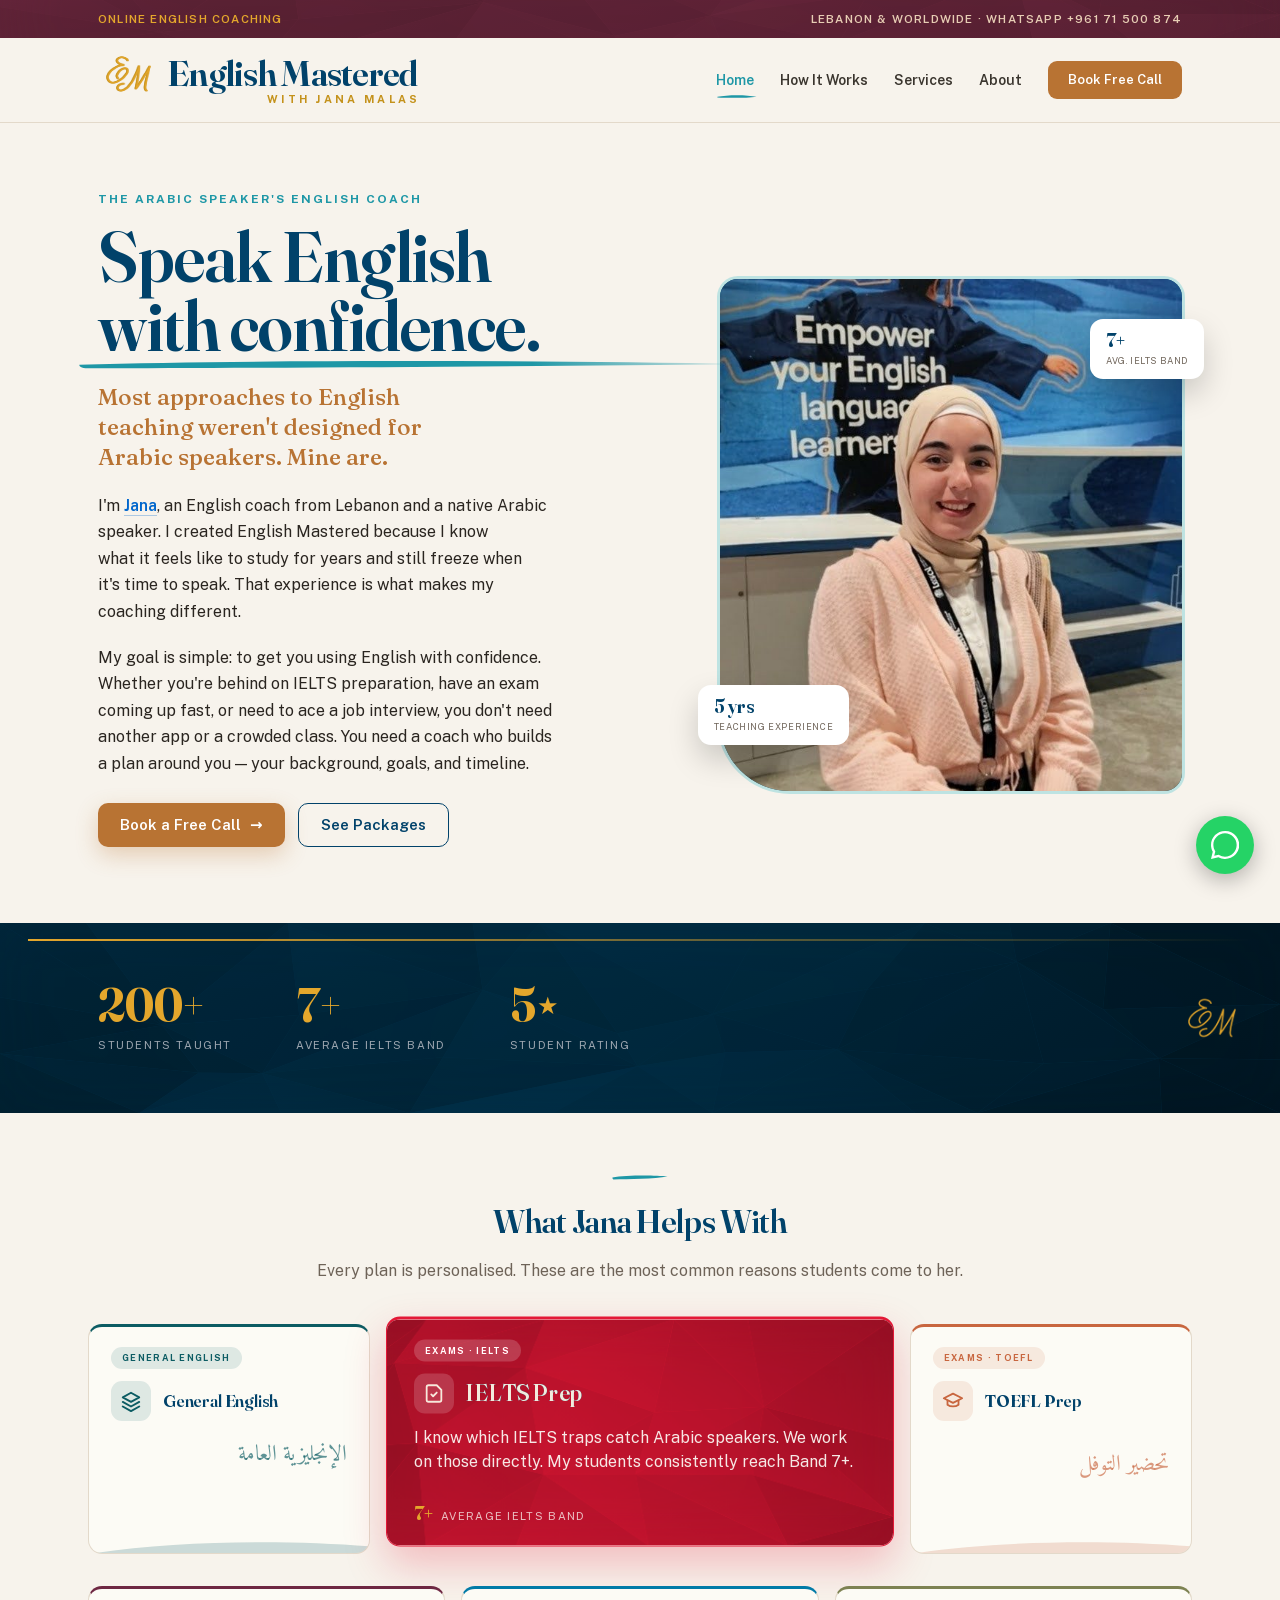
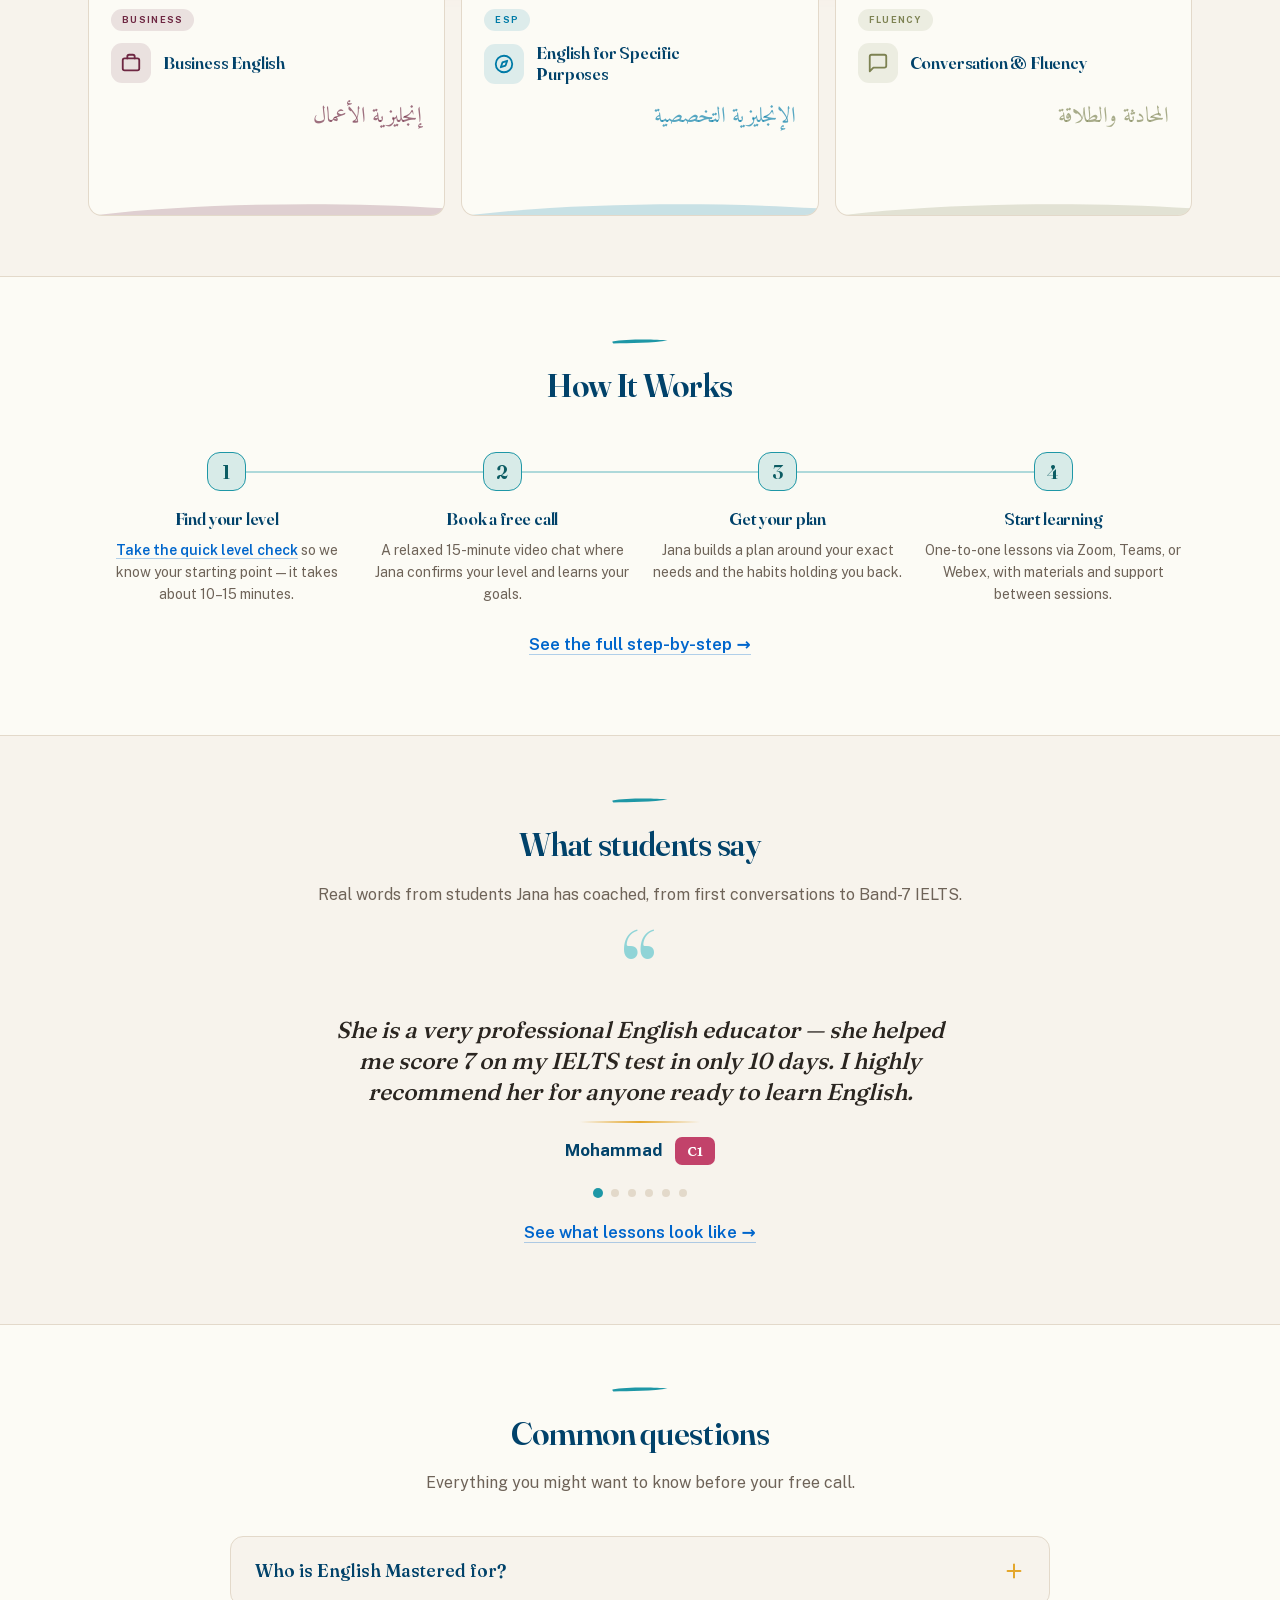
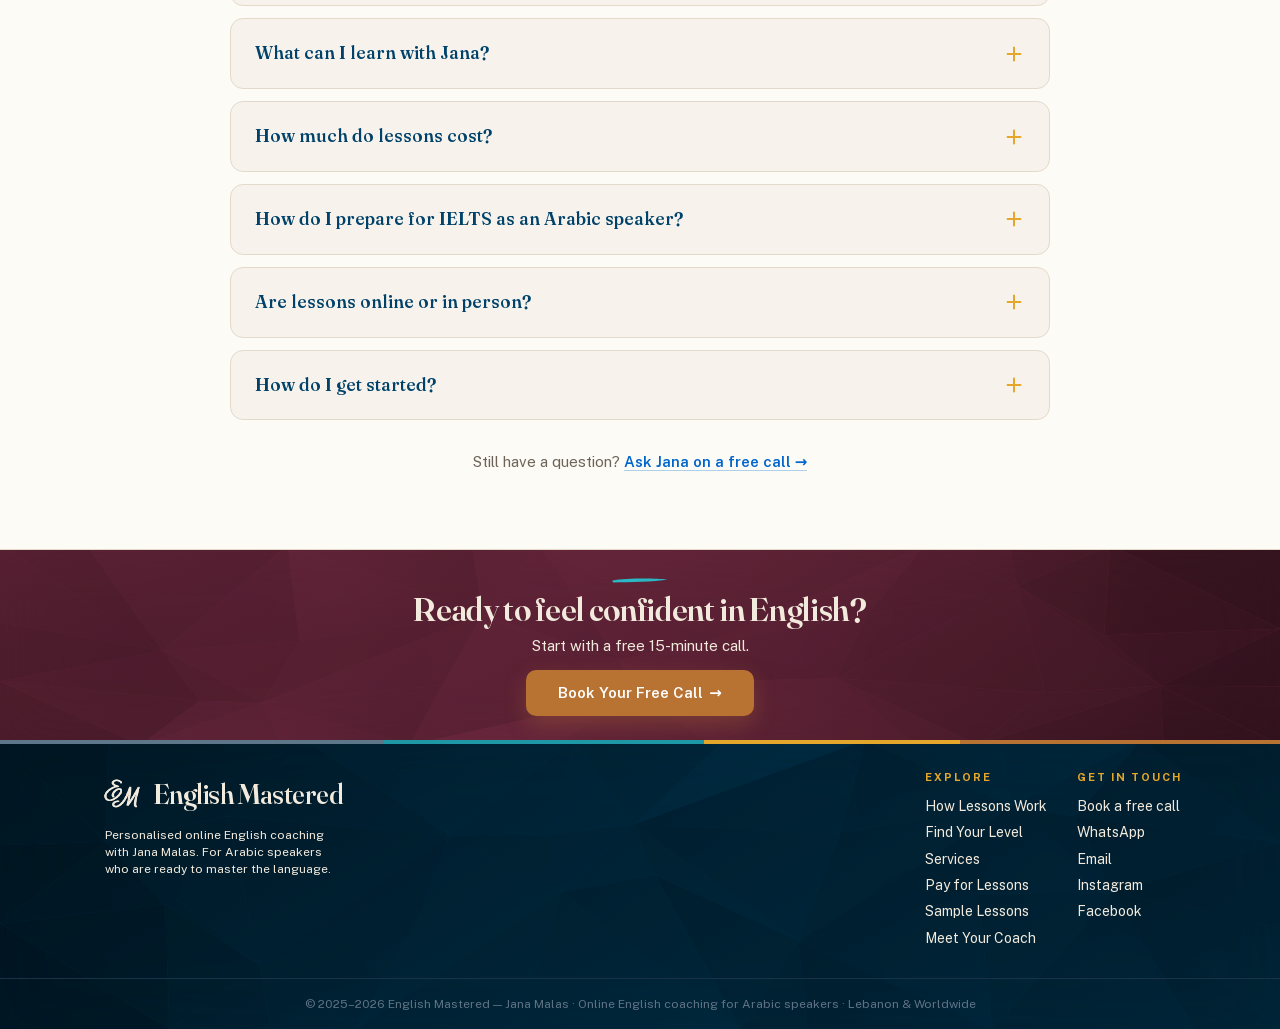
==== index.html @ 9816d7ca "Update homepage; keep self-hosted fonts and Amiri" ====
<!DOCTYPE html>
<html lang="en">
<head>
<meta charset="UTF-8">
<meta name="google-site-verification" content="yp6fk3U18fhwVXvnB2DVMy07OLGK-WpYOWBXcZxUSXw" />
<meta name="viewport" content="width=device-width, initial-scale=1.0">
<meta name="color-scheme" content="only light">
<title>English Mastered — Online English Coaching with Jana Malas</title>
<meta name="description" content="Personalised online English coaching with Jana Malas — IELTS prep, Business English, and conversational fluency for Arabic speakers. Book a free call.">
<meta property="og:type" content="website">
<meta property="og:title" content="English Mastered — Online English Coaching with Jana Malas">
<meta property="og:description" content="Personalised online English coaching with Jana Malas — IELTS prep, Business English, and conversational fluency for Arabic speakers. Book a free call.">
<meta property="og:url" content="https://englishmastered.org/">
<meta property="og:site_name" content="English Mastered">
<meta property="og:image" content="https://englishmastered.org/img/og-cover.png">
<meta property="og:image:width" content="1200">
<meta property="og:image:height" content="630">
<meta property="og:image:alt" content="English Mastered — online English coaching with Jana Malas">
<meta property="og:locale" content="en_US">
<meta name="twitter:card" content="summary_large_image">
<meta name="twitter:title" content="English Mastered — Online English Coaching with Jana Malas">
<meta name="twitter:description" content="Personalised online English coaching for Arabic speakers — IELTS prep, Business English, and conversational fluency. Book a free call.">
<meta name="twitter:image" content="https://englishmastered.org/img/og-cover.png">
<meta name="theme-color" content="#01426A">
<link rel="canonical" href="https://englishmastered.org/">
<link rel="icon" type="image/png" href="assets/em-mark-gold.png">
<link rel="preload" href="assets/fonts/Fraunces-var.woff2" as="font" type="font/woff2" crossorigin>
<link rel="preload" href="assets/fonts/PublicSans-var.woff2" as="font" type="font/woff2" crossorigin>
<link rel="stylesheet" href="assets/fonts.css">
<!-- Amiri is still served by Google Fonts. It is a static font with no
     variable axes, so it is unaffected by the opsz problem that made
     self-hosting necessary for Fraunces. Used by .gc-ar for Arabic. -->
<link rel="preconnect" href="https://fonts.gstatic.com" crossorigin>
<link href="https://fonts.googleapis.com/css2?family=Amiri:ital@0;1&display=swap" rel="stylesheet">
<script type="application/ld+json">
{
  "@context": "https://schema.org",
  "@graph": [
    {
      "@type": ["Organization", "EducationalOrganization"],
      "@id": "https://englishmastered.org/#org",
      "name": "English Mastered",
      "url": "https://englishmastered.org/",
      "logo": "https://englishmastered.org/assets/em-mark-gold.png",
      "image": "https://englishmastered.org/img/og-cover.png",
      "description": "Personalised online English coaching for Arabic speakers — IELTS preparation, Business English, and conversational fluency, taught one-to-one by Jana Malas.",
      "foundingDate": "2021",
      "founder": { "@id": "https://englishmastered.org/#jana" },
      "knowsLanguage": ["en", "ar"],
      "knowsAbout": [
        "English language coaching",
        "IELTS preparation",
        "TOEFL preparation",
        "Business English",
        "English for Specific Purposes",
        "Conversational English fluency",
        "English for Arabic speakers"
      ],
      "areaServed": [
        { "@type": "Country", "name": "Lebanon" },
        { "@type": "Country", "name": "Jordan" },
        { "@type": "Country", "name": "Egypt" },
        { "@type": "Country", "name": "Saudi Arabia" },
        { "@type": "Country", "name": "United Arab Emirates" },
        { "@type": "Country", "name": "Qatar" },
        { "@type": "Country", "name": "Kuwait" }
      ],
      "sameAs": [
        "https://instagram.com/english_mastered",
        "https://www.facebook.com/profile.php?id=100077407694745"
      ],
      "contactPoint": {
        "@type": "ContactPoint",
        "contactType": "customer support",
        "telephone": "+961 71 500 874",
        "email": "jana@englishmastered.org",
        "availableLanguage": ["English", "Arabic"]
      }
    },
    {
      "@type": "Person",
      "@id": "https://englishmastered.org/#jana",
      "name": "Jana Malas",
      "jobTitle": "English Coach",
      "worksFor": { "@id": "https://englishmastered.org/#org" },
      "url": "https://englishmastered.org/about.html"
    },
    {
      "@type": "WebSite",
      "@id": "https://englishmastered.org/#website",
      "url": "https://englishmastered.org/",
      "name": "English Mastered",
      "publisher": { "@id": "https://englishmastered.org/#org" }
    }
  ]
}
</script>
<script type="application/ld+json">
{
  "@context": "https://schema.org",
  "@type": "FAQPage",
  "about": { "@id": "https://englishmastered.org/#org" },
  "isPartOf": { "@id": "https://englishmastered.org/#website" },
  "mainEntity": [
    {
      "@type": "Question",
      "name": "Who is English Mastered for?",
      "acceptedAnswer": {
        "@type": "Answer",
        "text": "English Mastered is built for Arabic-speaking students and professionals who want to improve their English. Jana is a native Arabic speaker and ESL coach from Lebanon, so she understands the specific grammar, pronunciation, and fluency challenges Arabic speakers face — because she's been through them herself."
      }
    },
    {
      "@type": "Question",
      "name": "What can I learn with Jana?",
      "acceptedAnswer": {
        "@type": "Answer",
        "text": "One-to-one coaching in General English, IELTS and TOEFL preparation, Business English, English for Specific Purposes (maritime, medical, legal, aviation), and Conversation & Fluency. Every level is welcome, from complete beginner (A1) through to advanced proficiency (C2)."
      }
    },
    {
      "@type": "Question",
      "name": "How much do lessons cost?",
      "acceptedAnswer": {
        "@type": "Answer",
        "text": "A single 60-minute lesson is $15. The 5-lesson package is $65–70 and the 10-lesson package is $115–125, depending on how you pay — paying direct (Whish, Western Union/OMT, or USDT) gets you the lower price. No contracts, no hidden fees."
      }
    },
    {
      "@type": "Question",
      "name": "How do I prepare for IELTS as an Arabic speaker?",
      "acceptedAnswer": {
        "@type": "Answer",
        "text": "IELTS prep for Arabic speakers means focusing on where Arabic and English diverge most — Writing Task 2 essay structure, Speaking fluency and pronunciation, and Reading speed. Jana builds your lessons around the exact points where Arabic speakers most often lose band score, rather than a generic IELTS syllabus."
      }
    },
    {
      "@type": "Question",
      "name": "Are lessons online or in person?",
      "acceptedAnswer": {
        "@type": "Answer",
        "text": "Every lesson is online, via Zoom, Teams, or Webex — so you can join from Lebanon, the Gulf, Europe, or anywhere else, on a timezone that suits you."
      }
    },
    {
      "@type": "Question",
      "name": "How do I get started?",
      "acceptedAnswer": {
        "@type": "Answer",
        "text": "Take the free level test to estimate your CEFR level, then book a free 15-minute call with Jana to talk through your goals. No payment, no commitment — just a conversation to map out your plan."
      }
    }
  ]
}
</script>
<style>
  :root{
    --navy:#01426A; --navy-deep:#013049; --teal:#1E97A6; --teal-bright:#2BB7C4;
    --caramel:#B87333; --paper:#F7F3EC; --pearl:#FCFBF5; --gold:#E4A72C;
    --text:#2A2520; --muted:#6E6358; --border:#E3D9CA; --on-deep:#F2EBDD; --on-deep-mute:#9DA7B1;
    --gen:#0C5C63; --exam:#E31837; --biz:#6E2742; --conv:#7D8252; --grp:#9E472A;
  }
  *{box-sizing:border-box}
  html{scroll-behavior:smooth}
  body{margin:0;font-family:'Public Sans',system-ui,sans-serif;color:var(--text);background:var(--paper);font-size:17px;line-height:1.6;}
  .wrap{max-width:1140px;margin:0 auto;padding:0 28px;}
  #services .wrap{max-width:1160px;}
  .fr{font-family:'Fraunces',Georgia,serif;font-optical-sizing:auto;font-variation-settings:'opsz' 144,'wght' 620,'SOFT' 10,'WONK' 1;}
  h1,h2,h3{font-family:'Fraunces',Georgia,serif;font-optical-sizing:auto;font-variation-settings:'opsz' 144,'wght' 620,'SOFT' 10,'WONK' 1;color:var(--navy);margin:0;letter-spacing:-.01em;}
  .wonk{font-variation-settings:'opsz' 144,'wght' 620,'SOFT' 10,'WONK' 1;}
  a{color:inherit;text-decoration:none;}
  .tlink{color:#0066CC;font-weight:600;border-bottom:1.5px solid rgba(0,102,204,.3);}
  .kicker{font-size:12px;font-weight:700;letter-spacing:2px;text-transform:uppercase;color:var(--teal);}
  .dash{width:54px;height:0;border:0;margin:0;}
  .brushwing{display:block;}
  /* brandbar */
  .brandbar{position:relative;background:#6E2940;color:#E7CDB4;overflow:hidden;}
  
  .brandbar .wrap{position:relative;display:flex;justify-content:space-between;align-items:center;height:38px;font-size:11.5px;font-weight:600;letter-spacing:1.2px;text-transform:uppercase;}
  .brandbar .kc{color:var(--gold);}
  .brandbar a{color:#E7CDB4;}
  /* nav */
  nav{background:var(--paper);border-bottom:1px solid var(--border);position:sticky;top:0;z-index:50;}
  .nav-inner{display:flex;align-items:center;justify-content:space-between;height:84px;}
  .brand{display:flex;align-items:center;gap:7px;}
  .brand img{display:block;width:62px;height:62px;margin-top:-13px;}
  .brand-text{font-family:'Fraunces',serif;font-variation-settings:'opsz' 144,'wght' 640,'WONK' 1;font-size:36px;color:var(--navy);white-space:nowrap;letter-spacing:-.02em;display:inline-block;line-height:1.02;}
  .brand-sub{display:block;font-family:'Public Sans',sans-serif;font-variation-settings:normal;font-weight:700;font-size:11px;letter-spacing:3.3px;text-transform:uppercase;color:#C4921B;text-align:right;margin-top:3px;margin-right:-3px;}
  .nav-links{display:flex;align-items:center;gap:26px;font-size:14px;font-weight:600;}
  .nav-links a{color:#3a352e;position:relative;padding:6px 0;}
  .nav-links a.active{color:var(--teal);}
  .nav-links a.active svg{position:absolute;left:0;bottom:-2px;}
  .nav-cta{background:var(--caramel)!important;color:#fff!important;padding:9px 20px!important;font-size:13px;border-radius:9px;}
  .nav-toggle-cb{display:none;}
  .nav-toggle{display:none;}
  nav{transition:box-shadow .2s ease,border-color .2s ease;}
  nav::after{content:"";position:absolute;left:0;right:0;bottom:-3px;height:3px;background:linear-gradient(90deg,#5E7689 0 30%,#1E97A6 30% 55%,#E4A72C 55% 75%,#B87333 75% 100%);transform:scaleX(0);transform-origin:left;transition:transform .8s cubic-bezier(.22,.61,.36,1);pointer-events:none;}
  nav.scrolled::after{transform:scaleX(1);}
  nav.scrolled{border-bottom-color:transparent;box-shadow:0 10px 26px rgba(1,48,73,.06);}
  .nav-inner{transition:height .2s ease;}
  nav.scrolled .nav-inner{height:68px;}
  .brand img{transition:width .2s ease,height .2s ease,margin-top .2s ease;}
  nav.scrolled .brand img{width:48px;height:48px;margin-top:-9px;}
  .brand-text{transition:font-size .2s ease;}
  nav.scrolled .brand-text{font-size:29px;}
  /* buttons */
  .btn{display:inline-flex;align-items:center;justify-content:center;gap:9px;font-size:15px;font-weight:600;height:44px;padding:0 22px;box-sizing:border-box;white-space:nowrap;border-radius:10px;cursor:pointer;transition:transform .15s;}
  .btn:hover{transform:translateY(-2px);}
  .btn-primary{background:var(--caramel);color:#fff;box-shadow:0 8px 22px rgba(184,115,51,.3);}
  .btn-ghost{border:1.6px solid var(--navy);color:var(--navy);}
  .btn-block{display:flex;justify-content:center;width:100%;min-width:0;}
  /* hero */
  .hero{background:var(--paper);padding:70px 0 76px;}
  .hero-grid{display:grid;grid-template-columns:1.15fr .92fr;gap:44px;align-items:center;position:relative;}
  .hero-grid>div:first-child{position:relative;z-index:3;}
  .hero-visual{z-index:2;}
  .hero-sweep{position:absolute;left:0;top:164px;width:60%;height:14px;z-index:1;pointer-events:none;clip-path:inset(-20px 100% -20px 0);}
  .hero-sweep.drawn{clip-path:inset(-20px 0 -20px 0);transition:clip-path 1.05s cubic-bezier(.19,.6,.28,1);}
  .hero .rise{opacity:0;transform:translateY(14px);}
  .hero.entered .rise{opacity:1;transform:none;transition:opacity .55s cubic-bezier(.22,.61,.36,1) var(--rd,0ms),transform .55s cubic-bezier(.22,.61,.36,1) var(--rd,0ms);}
  @media(prefers-reduced-motion:reduce){.hero .rise{opacity:1;transform:none;}.hero-sweep{clip-path:none;}.hero-sweep.drawn{transition:none;}}
  @media(max-width:860px){.hero-sweep{display:none;}}
  .hero .kicker{margin-top:-3px;}
  .hero h1{font-size:70px;line-height:.98;margin:14px 0 0;letter-spacing:-.5px;}
  .hero .sub{font-family:'Fraunces',serif;font-variation-settings:'wght' 500,'WONK' 1;font-size:23px;line-height:1.3;color:#B87333;max-width:32ch;margin:23px 0 0;text-wrap:balance;}
  .hero .lead{font-size:16px;line-height:1.65;color:var(--text);max-width:28.5em;margin:20px 0 0;text-wrap:pretty;}
  .btns{display:flex;gap:13px;flex-wrap:wrap;margin-top:26px;}
  .hero-visual{position:relative;margin-top:30px;}
  .photo-panel{position:relative;height:512px;border-radius:18px 18px 18px 70px;overflow:hidden;background:#0a5572;box-shadow:0 0 0 3px rgba(43,183,196,.28);}
  .photo-img{width:100%;height:100%;object-fit:cover;}
  .photo-badge{position:absolute;left:14px;top:14px;width:34px;height:34px;border-radius:50%;background:#fff;display:flex;align-items:center;justify-content:center;box-shadow:0 4px 12px rgba(0,0,0,.2);}
  .chip{position:absolute;background:#fff;border-radius:13px;padding:11px 16px;box-shadow:0 14px 30px rgba(0,0,0,.18);}
  .chip .big{font-family:'Fraunces',serif;font-variation-settings:'opsz' 144,'wght' 660,'WONK' 1;font-size:20px;color:var(--navy);line-height:1;}
  .chip .lbl{font-size:9px;letter-spacing:.6px;text-transform:uppercase;color:var(--muted);margin-top:4px;}
  .chip-1{right:-22px;top:40px;}
  .chip-2{left:-22px;bottom:46px;}
  /* sections */
  .block{padding:60px 0;}
  .section-head{text-align:center;max-width:none;margin:0 auto 40px;}
  .section-head h2{font-size:34px;margin:14px 0 10px;}
  .section-head p{color:var(--muted);font-size:16px;margin:0;white-space:nowrap;}
  .section-head .brushwing{margin:0 auto;}
  /* service cards */
  .cards{display:grid;grid-template-columns:repeat(3,1fr);gap:16px;}
  .card-item{position:relative;overflow:hidden;background:var(--pearl);border:1px solid var(--border);border-top:3px solid var(--gen);border-radius:14px;padding:24px 26px;}
  .card-item .wing{position:absolute;left:0;right:0;bottom:0;z-index:0;opacity:.13;}
  .card-item>*{position:relative;z-index:1;}
  .card-icon{width:42px;height:42px;border-radius:11px;display:flex;align-items:center;justify-content:center;margin-bottom:14px;}
  .card-icon svg{width:22px;height:22px;}
  .tagpill{display:inline-block;font-size:9px;font-weight:700;letter-spacing:1.3px;text-transform:uppercase;padding:4px 11px;border-radius:20px;color:#fff;margin-bottom:12px;}
  .card-item h3{font-size:18px;margin:0 0 7px;}
  .card-item p{font-size:14px;line-height:1.55;color:var(--muted);margin:0;}
  /* goal spotlight cards (v2 finals) */
  .cards{display:flex;flex-direction:column;}
  .grow-row{display:grid;grid-template-columns:1fr 1fr 1fr;gap:16px;transition:grid-template-columns .73s cubic-bezier(.22,.61,.36,1);}
  .grow-row+.grow-row{margin-top:16px;}
  .gcard{position:relative;overflow:hidden;background:var(--pearl);border:1px solid var(--border);border-top:3px solid var(--c);border-radius:14px;padding:20px 22px;height:230px;cursor:pointer;transition:box-shadow .73s ease,border-color .73s ease,transform .73s ease,padding .73s cubic-bezier(.22,.61,.36,1);}
  .gcard.on{border-color:var(--c);box-shadow:0 18px 40px color-mix(in srgb,var(--c) 25%,transparent);transform:translateY(-7.5px);padding:20px 27px;}
  .gcard .peek{position:absolute;left:0;right:0;bottom:-1px;width:100%;height:24px;opacity:.2;transition:opacity .32s ease;z-index:0;pointer-events:none;}
  .gcard.on .peek{opacity:0;}
  .gcard .flood{position:absolute;inset:0;opacity:0;transition:opacity .32s ease;z-index:1;pointer-events:none;}
  .gcard.on .flood{opacity:1;}
  .gc-body{position:relative;z-index:2;display:flex;flex-direction:column;height:100%;}
  .gc-top{display:flex;align-items:flex-start;justify-content:space-between;gap:8px;}
  .gc-tag{align-self:flex-start;position:relative;font-size:9px;font-weight:700;letter-spacing:1.3px;text-transform:uppercase;padding:4px 11px;border-radius:20px;color:var(--c);background:color-mix(in srgb,var(--c) 12%,transparent);transition:background .66s ease;}
  .gcard.on .gc-tag{background:rgba(255,255,255,.18);}
  .gc-num{font-family:'Fraunces',serif;font-variation-settings:'opsz' 144,'wght' 640,'WONK' 1;font-size:13px;line-height:1.6;color:color-mix(in srgb,var(--c) 50%,transparent);transition:color .32s ease;}
  .gcard.on .gc-num{color:rgba(252,251,245,.55);}
  .gc-head{display:flex;align-items:center;gap:12px;margin-top:12px;}
  .gc-icon{width:40px;height:40px;flex:none;position:relative;border-radius:11px;display:flex;align-items:center;justify-content:center;background:color-mix(in srgb,var(--c) 12%,transparent);color:var(--c);transition:background .66s ease;}
  .gc-icon svg{width:22px;height:22px;display:block;}
  .gc-ov{position:absolute;inset:0;color:#F2EBDD;pointer-events:none;opacity:0;-webkit-mask-image:linear-gradient(105deg,#000 40%,rgba(0,0,0,0) 60%);mask-image:linear-gradient(105deg,#000 40%,rgba(0,0,0,0) 60%);-webkit-mask-size:250% 100%;mask-size:250% 100%;-webkit-mask-repeat:no-repeat;mask-repeat:no-repeat;-webkit-mask-position:100% 0%;mask-position:100% 0%;transition:opacity .3s ease,-webkit-mask-position 1ms linear .35s,mask-position 1ms linear .35s;}
  .gc-tag .gc-ov{padding:4px 11px;box-sizing:border-box;color:#fff;}
  .gc-icon .gc-ov{display:flex;align-items:center;justify-content:center;}
  .gcard.on .gc-ov{opacity:1;-webkit-mask-position:0% 0%;mask-position:0% 0%;transition:opacity 1ms,-webkit-mask-position 1.25s cubic-bezier(.4,0,.2,1),mask-position 1.25s cubic-bezier(.4,0,.2,1);}
  .gcard.on h3 .gc-ov{transition:opacity 1ms,-webkit-mask-position 1.25s cubic-bezier(.4,0,.2,1) .12s,mask-position 1.25s cubic-bezier(.4,0,.2,1) .12s;}
  .gcard.on .gc-icon .gc-ov{transition:opacity 1ms,-webkit-mask-position 1.25s cubic-bezier(.4,0,.2,1) .24s,mask-position 1.25s cubic-bezier(.4,0,.2,1) .24s;}
  .gcard.on .gc-icon{background:rgba(255,255,255,.16);}
  .gcard h3{font-size:18px;line-height:1.15;margin:0;color:#01426A;position:relative;flex-shrink:0;transform-origin:left center;transition:transform .73s cubic-bezier(.22,.61,.36,1);}
  .gcard.on h3{transform:scale(1.3);}
  .gc-ar{font-family:'Amiri',serif;font-size:22px;line-height:1.5;color:color-mix(in srgb,var(--c) 66%,transparent);margin:auto 0 0;text-align:right;}
  .gcard.on .gc-ar{display:none;}
  .gc-desc{font-size:16px;line-height:1.45;text-wrap:pretty;flex-shrink:0;color:rgba(252,251,245,.92);margin:12px 0 0;display:none;-webkit-box-orient:vertical;-webkit-line-clamp:4;overflow:hidden;opacity:0;}
  .gcard.on .gc-desc{display:-webkit-box;opacity:1;transition:opacity .51s ease .26s;}
  .gc-stat{display:flex;align-items:baseline;gap:8px;margin-top:auto;}
  .gc-sv,.gc-sl{opacity:0;transform:translateY(8px);transition:opacity .44s ease,transform .44s ease;}
  .gcard.on .gc-sv{opacity:1;transform:none;transition:opacity .44s ease .51s,transform .44s ease .51s;}
  .gcard.on .gc-sl{opacity:1;transform:none;transition:opacity .44s ease .77s,transform .44s ease .77s;}
  .gc-sv{font-family:'Fraunces',serif;font-variation-settings:'opsz' 144,'wght' 660,'WONK' 1;font-size:20px;line-height:1.15;color:var(--gold);}
  .gc-sv.small{font-size:20px;}
  .gc-sl{font-size:11px;letter-spacing:1.3px;text-transform:uppercase;color:rgba(252,251,245,.75);}
  @media(max-width:860px){
    .grow-row{grid-template-columns:1fr!important;}
    .gcard{height:auto;}
    .gc-ar{display:none;}
    .gc-desc{display:-webkit-box;opacity:1;color:var(--muted);}
    .gcard.on .gc-desc{color:rgba(252,251,245,.92);}
  }
  .gen .tagpill,.gen{--c:var(--gen);} 
  /* how it works */
  .steps{display:grid;grid-template-columns:repeat(4,1fr);gap:18px;}
  .step{position:relative;text-align:center;}
  .step-num{width:39px;height:39px;border-radius:13px;background:#D8EBE8;border:1.5px solid var(--teal);color:#0C5C63;font-family:'Fraunces',serif;font-variation-settings:'opsz' 144,'wght' 640,'WONK' 1;font-size:20px;line-height:1;display:flex;align-items:center;justify-content:center;position:relative;z-index:1;margin:0 auto 14px;}
  .step::after{content:"";position:absolute;left:calc(50% + 19.5px);top:18.75px;width:calc(100% - 21px);height:1.5px;background:rgba(30,151,166,.35);}
  .steps .step:last-child::after{display:none;}
  .step h3{font-size:18px;margin:0 0 6px;}
  .step p{font-size:14px;line-height:1.55;color:var(--muted);margin:0;}
  /* stats band */
  .band{position:relative;overflow:hidden;background:var(--navy-deep);min-height:190px;display:flex;align-items:center;}
  
  .band::after{content:"";position:absolute;left:0;right:0;top:0;height:50%;}
  .band .hairline{position:absolute;left:28px;right:28px;top:16px;height:2px;background:linear-gradient(90deg,var(--gold),transparent);z-index:2;}
  .band .em-wm{position:absolute;right:34px;top:50%;transform:translateY(-50%);z-index:2;}
  .stats{position:relative;z-index:3;display:flex;gap:64px;padding:0 28px;width:100%;}
  .stat .num{font-family:'Fraunces',serif;font-variation-settings:'opsz' 144,'wght' 660,'WONK' 1;font-size:48px;color:var(--gold);line-height:1;}
  .stat .lbl{font-size:11px;letter-spacing:1.6px;text-transform:uppercase;color:var(--on-deep-mute);margin-top:8px;}
  /* testimonials */
  .alt{background:var(--pearl);border-top:1px solid var(--border);border-bottom:1px solid var(--border);}
  .trotate{position:relative;max-width:720px;margin:0 auto;text-align:center;display:flex;flex-direction:column;justify-content:space-between;min-height:250px;}
  .trot-mark{font-family:'Fraunces',serif;font-size:120px;line-height:.55;color:var(--teal-bright);opacity:.5;height:44px;}
  .trot-quote{font-family:'Fraunces',serif;font-style:italic;font-variation-settings:'wght' 500,'WONK' 1;font-size:23px;line-height:1.35;color:var(--text);margin:0 0 12px;text-wrap:balance;}
  .trot-meta{display:flex;align-items:center;justify-content:center;gap:12px;position:relative;padding-top:16px;margin-top:4px;}
  .trot-meta::before{content:"";position:absolute;top:0;left:50%;transform:translateX(-50%);width:120px;height:2px;background:linear-gradient(90deg,transparent,var(--gold),transparent);}
  .trot-name{font-weight:700;color:var(--navy);}
  .lvl-pill{display:inline-block;padding:4px 12px;border-radius:7px;color:#fff;font-family:'Fraunces',serif;font-variation-settings:'wght' 640;font-size:13px;}
  .lvl-pill.c1{background:#C2426A;} .lvl-pill.b2{background:#9A3F8C;} .lvl-pill.b1{background:#6A4FB0;}
  .trot-stage{transition:opacity .5s ease;min-height:150px;}
  .trot-stage.fade{opacity:0;}
  .trot-item{display:none;} .trot-item.on{display:block;}
  .trot-dots{display:flex;gap:9px;justify-content:center;margin-top:0;}
  .trot-dot{width:8px;height:8px;border-radius:50%;background:var(--border);border:0;padding:0;cursor:pointer;transition:background .2s,transform .2s;}
  .trot-dot.on{background:var(--teal);transform:scale(1.25);}
  .wa-btn{position:fixed;bottom:26px;right:26px;width:58px;height:58px;background:#25d366;border-radius:50%;display:flex;align-items:center;justify-content:center;box-shadow:0 6px 22px rgba(0,0,0,.28);z-index:200;transition:transform .2s;}
  .wa-btn:hover{transform:scale(1.1);}
  
  /* cta */
  .cta-band{position:relative;overflow:hidden;background:#6E2940;color:var(--on-deep);text-align:center;min-height:190px;display:flex;align-items:center;}
  
  .cta-band .btn{width:auto;min-width:0;height:46px;padding:0 32px;}
  .cta-inner{position:relative;z-index:1;padding:0 28px;width:100%;}
  .cta-band h2{color:var(--on-deep);font-size:34px;line-height:1.05;margin:8px 0 6px;white-space:nowrap;}
  .cta-band p{color:var(--on-deep);margin:0 0 12px;font-size:15px;}
  .cta-band .brushwing{margin:0 auto;height:9px;}
  .cta-band .brushwing{margin:0 auto;}
  .cta-band .btn-primary span{margin-left:-3px;}
  /* faq */
  .faq-wrap{max-width:820px;margin:0 auto;}
  .faq-item{border:1px solid var(--border);border-radius:13px;background:var(--paper);margin-bottom:12px;overflow:hidden;transition:border-color .2s ease,box-shadow .2s ease;}
  .faq-item[open]{border-color:var(--teal);box-shadow:0 10px 26px rgba(1,66,106,.07);}
  .faq-item summary{list-style:none;cursor:pointer;padding:20px 24px;display:flex;align-items:center;justify-content:space-between;gap:16px;font-family:'Fraunces',Georgia,serif;font-variation-settings:'opsz' 60,'wght' 580,'SOFT' 10,'WONK' 1;font-size:18px;color:var(--navy);}
  .faq-item summary::-webkit-details-marker{display:none;}
  .faq-item summary:hover{color:var(--teal);}
  .faq-item summary:focus-visible{outline:2px solid var(--teal);outline-offset:3px;border-radius:8px;}
  .faq-ico{flex:0 0 auto;width:22px;height:22px;color:var(--gold);transition:transform .25s ease;}
  .faq-item[open] .faq-ico{transform:rotate(45deg);}
  .faq-body{padding:0 24px 22px;color:var(--text);font-size:16px;line-height:1.62;}
  .faq-body p{margin:0;}
  .faq-cta{text-align:center;margin-top:30px;font-size:15px;color:var(--muted);}
  @media(max-width:640px){
    .faq-item summary{font-size:16px;padding:17px 18px;}
    .faq-body{padding:0 18px 19px;font-size:14.5px;}
  }
  /* footer */
  footer{position:relative;background:#013049;color:var(--on-deep-mute);overflow:hidden;}
  
  footer>*{position:relative;z-index:1;}
  .foot-rule{height:4px;background:linear-gradient(90deg,#5E7689 0 30%,var(--teal) 30% 55%,var(--gold) 55% 75%,var(--caramel) 75% 100%);}
  .foot-inner{display:flex;justify-content:space-between;flex-wrap:wrap;gap:24px;padding:25px 28px;}
  .foot-brand-col{display:flex;flex-direction:column;max-width:24em;}
  .foot-brand{display:flex;align-items:center;gap:6px;}
  .foot-brand .b1{font-family:'Fraunces',serif;font-variation-settings:'opsz' 144,'wght' 600,'WONK' 1;font-size:28px;color:var(--on-deep);line-height:1.02;letter-spacing:-.02em;}
  .foot-sub{display:block;font-family:'Public Sans',sans-serif;font-variation-settings:normal;font-weight:700;font-size:9px;letter-spacing:2.6px;text-transform:uppercase;color:#C4921B;text-align:right;margin-top:3px;margin-right:-2.6px;}
  .foot-tag{font-size:12px;line-height:1.4;color:var(--on-deep);margin:9px 0 0 7px;max-width:234px;}
  .foot-links{display:flex;gap:30px;font-size:14px;}
  .foot-col h4{font-family:'Public Sans';font-size:11px;font-weight:700;letter-spacing:2px;text-transform:uppercase;color:var(--gold);margin:0 0 8px;}
  .foot-col a{display:block;color:var(--on-deep);margin-bottom:4px;}
  .copyright{border-top:1px solid #1a3247;padding:15.5px 28px;font-size:12px;color:#5f7385;text-align:center;}
  @media(max-width:860px){
    .step::after{display:none;}
    .hero-grid{grid-template-columns:1fr;gap:34px;}
    .hero h1{font-size:44px;}
    .card-item.foundation{flex-direction:column;gap:0;}
    .cards{grid-template-columns:1fr;}
    .steps{grid-template-columns:1fr 1fr;gap:24px;}
    .chip-1{right:6px;}
    .chip-2{left:6px;}
    .section-head p{white-space:normal;}
    .band{min-height:auto;padding:46px 0 30px;}
    .band .hairline{top:18px;}
    .band .em-wm{display:none;}
    .stats{gap:22px 44px;flex-wrap:wrap;}
    .trotate{min-height:auto;}
    .trot-quote{font-size:22px;}
    .trot-dots{margin-top:18px;}
    .cta-band{min-height:auto;padding:52px 0;}
    .cta-band h2{white-space:normal;font-size:28px;}
    .brand img{width:48px;height:48px;margin-top:-10px;}
    .brand-text{font-size:28px;font-variation-settings:'opsz' 80,'wght' 640,'WONK' 1;}
    .brand-sub{font-size:8.5px;letter-spacing:2.4px;}
    .brandbar .wrap{flex-direction:column;height:auto;gap:1px;padding-top:5px;padding-bottom:5px;font-size:9.5px;letter-spacing:.4px;text-align:center;line-height:1.35;justify-content:center;}
    .nav-toggle{display:flex;flex-direction:column;justify-content:center;gap:5px;width:44px;height:44px;cursor:pointer;margin-right:-6px;}
    .nav-toggle span{display:block;width:26px;height:2px;background:var(--navy);border-radius:2px;transition:transform .25s ease,opacity .2s ease;}
    .nav-toggle-cb:checked ~ .nav-toggle span:nth-child(1){transform:translateY(7px) rotate(45deg);}
    .nav-toggle-cb:checked ~ .nav-toggle span:nth-child(2){opacity:0;}
    .nav-toggle-cb:checked ~ .nav-toggle span:nth-child(3){transform:translateY(-7px) rotate(-45deg);}
    .nav-links{position:absolute;top:100%;left:0;right:0;flex-direction:column;align-items:stretch;gap:0;background:var(--paper);border-bottom:1px solid var(--border);box-shadow:0 18px 30px rgba(1,48,73,.10);padding:0 28px;max-height:0;overflow:hidden;opacity:0;pointer-events:none;transition:max-height .32s ease,opacity .22s ease,padding .32s ease;}
    .nav-toggle-cb:checked ~ .nav-links{max-height:460px;opacity:1;pointer-events:auto;padding:6px 28px 14px;}
    .nav-links a{padding:13px 2px;border-bottom:1px solid rgba(227,217,202,.7);font-size:16px;width:100%;}
    .nav-links a.active svg{display:none;}
    .nav-links a:last-child{border-bottom:0;}
    .nav-cta{align-self:flex-start;width:auto;margin-top:12px;padding:11px 22px!important;border-radius:9px;}
  }
</style>
<style id="em-mobile-fix">
/* mobile layout fixes */
html,body{overflow-x:clip}
@media(max-width:900px){ .step .crow::before{display:none!important} }
@media(max-width:860px){
  .section-head p,.cta-band h2,.page-hero p{white-space:normal!important}
}
@media(max-width:640px){
  .brandbar .kc{display:none}
  .brandbar .wrap{justify-content:center}
}
</style>
</head>
<body>

<!-- BRAND BAR -->
<div class="brandbar" data-em-mosaic="surf-bar" data-em-color="#6E2940">
  <div class="wrap">
    <span class="kc">Online English Coaching</span>
    <span>Lebanon &amp; Worldwide&nbsp;·&nbsp;<a href="https://wa.me/96171500874" target="_blank" rel="noopener">WhatsApp +961 71 500 874</a></span>
  </div>
</div>

<!-- NAV -->
<nav>
  <div class="wrap nav-inner">
    <a class="brand" href="index.html">
      <img src="assets/em-mark-gold.png" alt="English Mastered" style="filter:drop-shadow(.35px 0 0 #C8941F) drop-shadow(-.35px 0 0 #C8941F);">
      <span class="brand-text">English Mastered<span class="brand-sub">with Jana Malas</span></span>
    </a>
    <input type="checkbox" id="navtoggle" class="nav-toggle-cb" aria-label="Open menu">
    <label class="nav-toggle" for="navtoggle" aria-hidden="true"><span></span><span></span><span></span></label>
    <div class="nav-links">
      <a href="index.html" class="active">Home<svg viewBox="0 0 60 8" width="42" height="6"><path d="M2 5 C 16 2 44 2 58 5 C 44 7 18 7 2 6 Z" fill="#1E97A6"></path></svg></a>
      <a href="start.html">How It Works</a>
      <a href="services.html">Services</a>
      <a href="about.html">About</a>
      <a data-cal-namespace="free-discovery-call" data-cal-link="englishmastered/free-discovery-call" data-cal-config='{"layout":"month_view"}' href="book.html" class="nav-cta">Book Free Call</a>
    </div>
  </div>
</nav>

<!-- HERO -->
<header class="hero">
  <div class="wrap hero-grid">
    <div>
      <p class="kicker rise" style="--rd:0ms">The Arabic Speaker's English Coach</p>
      <h1 class="wonk rise" id="heroH1" style="--rd:80ms">Speak English<br>with confidence.</h1>
      <p class="sub rise" style="--rd:160ms">Most approaches to English teaching weren't designed for Arabic speakers. Mine are.</p>
      <p class="lead rise" style="--rd:240ms">I'm <a class="tlink" href="about.html">Jana</a>, an English coach from Lebanon and a native Arabic speaker. I created English Mastered because I know what it feels like to study for years and still freeze when it's time to speak. That experience is what makes my coaching different.</p>
      <p class="lead rise" style="--rd:320ms">My goal is simple: to get you using English with confidence. Whether you're behind on IELTS preparation, have an exam coming up fast, or need to ace a job interview, you don't need another app or a crowded class. You need a coach who builds a plan around you — your background, goals, and timeline.</p>
      <div class="btns rise" style="--rd:400ms">
        <a data-cal-namespace="free-discovery-call" data-cal-link="englishmastered/free-discovery-call" data-cal-config='{"layout":"month_view"}' href="book.html" class="btn btn-primary">Book a Free Call <span>→</span></a>
        <a href="services.html" class="btn btn-ghost">See Packages</a>
      </div>
    </div>
        <div class="hero-visual">
      <div class="photo-panel">
        <img src="assets/jana-hero.jpg" alt="Jana Malas, English coach" class="photo-img" fetchpriority="high" style="object-position:center 28%;">
      </div>
      <div class="chip chip-1"><div class="big">7+</div><div class="lbl">Avg. IELTS band</div></div>
      <div class="chip chip-2"><div class="big">5 yrs</div><div class="lbl">Teaching experience</div></div>
    </div>
    <div class="hero-sweep" id="heroSweep"><svg viewBox="0 0 220 16" preserveAspectRatio="none" style="display:block;width:100%;height:100%"><defs><linearGradient id="sweepFade" x1="0" y1="0" x2="1" y2="0"><stop offset="0" stop-color="#1E97A6"></stop><stop offset=".68" stop-color="#1E97A6"></stop><stop offset=".9" stop-color="#1E97A6" stop-opacity=".38"></stop><stop offset="1" stop-color="#1E97A6" stop-opacity=".07"></stop></linearGradient></defs><path d="M3 10 C 60 4.3 148 4.7 217 9.3 C 148 11.6 70 13.7 5 14 C 3 13 3 11 3 10 Z" fill="url(#sweepFade)"></path></svg></div>
  </div>
</header>

<!-- STATS BAND -->
<section class="band" data-em-mosaic="surf-band" data-em-color="#013049">
  <div class="hairline"></div>
  <img class="em-wm" src="assets/em-mark-gold.png" width="68" height="68" alt="">
  <div class="wrap stats">
    <div class="stat"><div class="num"><span data-n="200">200</span>+</div><div class="lbl">Students Taught</div></div>
    <div class="stat"><div class="num"><span data-n="7">7</span>+</div><div class="lbl">Average IELTS Band</div></div>
    <div class="stat"><div class="num"><span data-n="5">5</span><span style="font-size:.5em;vertical-align:.34em;">★</span></div><div class="lbl">Student Rating</div></div>
  </div>
</section>
<section class="block" id="services">
  <div class="wrap">
    <div class="section-head">
      <svg class="brushwing" viewBox="0 0 120 14" width="58" height="7"><path d="M3 9 C 30 4 90 4 117 7 C 90 12 36 13 5 13 C 3 12 3 10 3 9 Z" fill="#1E97A6"></path></svg>
      <h2>What Jana Helps With</h2>
      <p>Every plan is personalised. These are the most common reasons students come to her.</p>
    </div>
    <div class="cards" id="goalCards">
      <div class="grow-row">
      <div class="gcard" style="--c:#0C5C63">
        <svg class="peek" viewBox="0 0 300 50" preserveAspectRatio="none"><path d="M0 50 C 90 22 210 20 300 34 L300 50 Z" fill="#0C5C63"></path></svg>
        <div class="flood" data-em-mosaic="goal" data-em-color="#0C5C63" data-em-idx="0"></div>
        <div class="gc-body">
          <div class="gc-top"><span class="gc-tag"><span>General English</span><span class="gc-ov" aria-hidden="true">General English</span></span></div>
          <div class="gc-head"><span class="gc-icon"><svg viewBox="0 0 24 24" fill="none" stroke="currentColor" stroke-width="2" stroke-linecap="round" stroke-linejoin="round"><path d="M12 3l9 5-9 5-9-5 9-5z"/><path d="M3 13l9 5 9-5"/><path d="M3 18l9 5 9-5"/></svg><span class="gc-ov" aria-hidden="true"><svg viewBox="0 0 24 24" fill="none" stroke="currentColor" stroke-width="2" stroke-linecap="round" stroke-linejoin="round"><path d="M12 3l9 5-9 5-9-5 9-5z"/><path d="M3 13l9 5 9-5"/><path d="M3 18l9 5 9-5"/></svg></span></span><h3><span>General English</span><span class="gc-ov" aria-hidden="true">General English</span></h3></div>
          <div class="gc-ar" dir="rtl" lang="ar">الإنجليزية العامة</div>
          <p class="gc-desc">Your foundation: speaking, listening, reading, writing, grammar, and vocabulary. Structured around your CEFR level and the gaps that trip Arabic speakers up.</p>
          <div class="gc-stat"><span class="gc-sv">A1 &#8594; C2</span><span class="gc-sl">Every level welcome</span></div>
        </div>
      </div>
      <div class="gcard" style="--c:#E31837">
        <svg class="peek" viewBox="0 0 300 50" preserveAspectRatio="none"><path d="M0 50 C 90 22 210 20 300 34 L300 50 Z" fill="#E31837"></path></svg>
        <div class="flood" data-em-mosaic="goal" data-em-color="#E31837" data-em-idx="1" data-em-card="ielts"></div>
        <div class="gc-body">
          <div class="gc-top"><span class="gc-tag"><span>Exams &#183; IELTS</span><span class="gc-ov" aria-hidden="true">Exams &#183; IELTS</span></span></div>
          <div class="gc-head"><span class="gc-icon"><svg viewBox="0 0 24 24" fill="none" stroke="currentColor" stroke-width="2" stroke-linecap="round" stroke-linejoin="round"><path d="M4 19V5a2 2 0 0 1 2-2h9l5 5v11a2 2 0 0 1-2 2H6a2 2 0 0 1-2-2z"/><path d="M9 13l2 2 4-4"/></svg><span class="gc-ov" aria-hidden="true"><svg viewBox="0 0 24 24" fill="none" stroke="currentColor" stroke-width="2" stroke-linecap="round" stroke-linejoin="round"><path d="M4 19V5a2 2 0 0 1 2-2h9l5 5v11a2 2 0 0 1-2 2H6a2 2 0 0 1-2-2z"/><path d="M9 13l2 2 4-4"/></svg></span></span><h3><span>IELTS Prep</span><span class="gc-ov" aria-hidden="true">IELTS Prep</span></h3></div>
          <div class="gc-ar" dir="rtl" lang="ar">تحضير الآيلتس</div>
          <p class="gc-desc">I know which IELTS traps catch Arabic speakers. We work on those directly. My students consistently reach Band 7+.</p>
          <div class="gc-stat"><span class="gc-sv">7+</span><span class="gc-sl">Average IELTS band</span></div>
        </div>
      </div>
      <div class="gcard" style="--c:#C8663F">
        <svg class="peek" viewBox="0 0 300 50" preserveAspectRatio="none"><path d="M0 50 C 90 22 210 20 300 34 L300 50 Z" fill="#C8663F"></path></svg>
        <div class="flood" data-em-mosaic="goal" data-em-color="#C8663F" data-em-idx="2" data-em-card="toefl"></div>
        <div class="gc-body">
          <div class="gc-top"><span class="gc-tag"><span>Exams &#183; TOEFL</span><span class="gc-ov" aria-hidden="true">Exams &#183; TOEFL</span></span></div>
          <div class="gc-head"><span class="gc-icon"><svg viewBox="0 0 24 24" fill="none" stroke="currentColor" stroke-width="2" stroke-linecap="round" stroke-linejoin="round"><path d="M22 9L12 4 2 9l10 5 10-5z"/><path d="M6 11.5V16c3.2 2.6 8.8 2.6 12 0v-4.5"/></svg><span class="gc-ov" aria-hidden="true"><svg viewBox="0 0 24 24" fill="none" stroke="currentColor" stroke-width="2" stroke-linecap="round" stroke-linejoin="round"><path d="M22 9L12 4 2 9l10 5 10-5z"/><path d="M6 11.5V16c3.2 2.6 8.8 2.6 12 0v-4.5"/></svg></span></span><h3><span>TOEFL Prep</span><span class="gc-ov" aria-hidden="true">TOEFL Prep</span></h3></div>
          <div class="gc-ar" dir="rtl" lang="ar">تحضير التوفل</div>
          <p class="gc-desc">Structured TOEFL iBT preparation &#8212; Reading, Listening, Speaking and Writing &#8212; for university admission and visa requirements.</p>
          <div class="gc-stat"><span class="gc-sv">iBT</span><span class="gc-sl">University &amp; visa prep</span></div>
        </div>
      </div>
      </div>
      <div class="grow-row">
      <div class="gcard" style="--c:#6E2742">
        <svg class="peek" viewBox="0 0 300 50" preserveAspectRatio="none"><path d="M0 50 C 90 22 210 20 300 34 L300 50 Z" fill="#6E2742"></path></svg>
        <div class="flood" data-em-mosaic="goal" data-em-color="#6E2742" data-em-idx="3"></div>
        <div class="gc-body">
          <div class="gc-top"><span class="gc-tag"><span>Business</span><span class="gc-ov" aria-hidden="true">Business</span></span></div>
          <div class="gc-head"><span class="gc-icon"><svg viewBox="0 0 24 24" fill="none" stroke="currentColor" stroke-width="2" stroke-linecap="round" stroke-linejoin="round"><rect x="3" y="7" width="18" height="13" rx="2"/><path d="M8 7V5a2 2 0 0 1 2-2h4a2 2 0 0 1 2 2v2"/></svg><span class="gc-ov" aria-hidden="true"><svg viewBox="0 0 24 24" fill="none" stroke="currentColor" stroke-width="2" stroke-linecap="round" stroke-linejoin="round"><rect x="3" y="7" width="18" height="13" rx="2"/><path d="M8 7V5a2 2 0 0 1 2-2h4a2 2 0 0 1 2 2v2"/></svg></span></span><h3><span>Business English</span><span class="gc-ov" aria-hidden="true">Business English</span></h3></div>
          <div class="gc-ar" dir="rtl" lang="ar">إنجليزية الأعمال</div>
          <p class="gc-desc">Emails, meetings, interviews, presentations. The professional English you need to compete for Gulf and international roles.</p>
          <div class="gc-stat"><span class="gc-sv small">Meetings &#183; Email &#183; Interviews</span><span class="gc-sl">Professional English</span></div>
        </div>
      </div>
      <div class="gcard" style="--c:#007BA7">
        <svg class="peek" viewBox="0 0 300 50" preserveAspectRatio="none"><path d="M0 50 C 90 22 210 20 300 34 L300 50 Z" fill="#007BA7"></path></svg>
        <div class="flood" data-em-mosaic="goal" data-em-color="#007BA7" data-em-idx="4"></div>
        <div class="gc-body">
          <div class="gc-top"><span class="gc-tag"><span>ESP</span><span class="gc-ov" aria-hidden="true">ESP</span></span></div>
          <div class="gc-head"><span class="gc-icon"><svg viewBox="0 0 24 24" fill="none" stroke="currentColor" stroke-width="2" stroke-linecap="round" stroke-linejoin="round"><circle cx="12" cy="12" r="9"/><path d="M15.5 8.5l-1.8 5.2-5.2 1.8 1.8-5.2z"/></svg><span class="gc-ov" aria-hidden="true"><svg viewBox="0 0 24 24" fill="none" stroke="currentColor" stroke-width="2" stroke-linecap="round" stroke-linejoin="round"><circle cx="12" cy="12" r="9"/><path d="M15.5 8.5l-1.8 5.2-5.2 1.8 1.8-5.2z"/></svg></span></span><h3><span>English for Specific Purposes</span><span class="gc-ov" aria-hidden="true">English for Specific Purposes</span></h3></div>
          <div class="gc-ar" dir="rtl" lang="ar">الإنجليزية التخصصية</div>
          <p class="gc-desc">Field-specific English for high-stakes work &#8212; precise vocabulary, real scenarios from your industry: maritime, medical, legal, aviation and more.</p>
          <div class="gc-stat"><span class="gc-sv small">Maritime &#183; Medical &#183; Legal &#183; Aviation</span><span class="gc-sl">Specialist fields</span></div>
        </div>
      </div>
      <div class="gcard" style="--c:#7D8252">
        <svg class="peek" viewBox="0 0 300 50" preserveAspectRatio="none"><path d="M0 50 C 90 22 210 20 300 34 L300 50 Z" fill="#7D8252"></path></svg>
        <div class="flood" data-em-mosaic="goal" data-em-color="#7D8252" data-em-idx="5"></div>
        <div class="gc-body">
          <div class="gc-top"><span class="gc-tag"><span>Fluency</span><span class="gc-ov" aria-hidden="true">Fluency</span></span></div>
          <div class="gc-head"><span class="gc-icon"><svg viewBox="0 0 24 24" fill="none" stroke="currentColor" stroke-width="2" stroke-linecap="round" stroke-linejoin="round"><path d="M21 15a2 2 0 0 1-2 2H7l-4 4V5a2 2 0 0 1 2-2h14a2 2 0 0 1 2 2z"/></svg><span class="gc-ov" aria-hidden="true"><svg viewBox="0 0 24 24" fill="none" stroke="currentColor" stroke-width="2" stroke-linecap="round" stroke-linejoin="round"><path d="M21 15a2 2 0 0 1-2 2H7l-4 4V5a2 2 0 0 1 2-2h14a2 2 0 0 1 2 2z"/></svg></span></span><h3><span>Conversation &amp; Fluency</span><span class="gc-ov" aria-hidden="true">Conversation &amp; Fluency</span></h3></div>
          <div class="gc-ar" dir="rtl" lang="ar">المحادثة والطلاقة</div>
          <p class="gc-desc">Stop freezing and stop translating from Arabic first. We build the reflex to think in English.</p>
          <div class="gc-stat"><span class="gc-sv small">Stop translating</span><span class="gc-sl">Think in English instead</span></div>
        </div>
      </div>
      </div>
    </div>
  </div>
</section>

<!-- HOW IT WORKS -->
<section class="block alt" id="how">
  <div class="wrap">
    <div class="section-head">
      <svg class="brushwing" viewBox="0 0 120 14" width="58" height="7"><path d="M3 9 C 30 4 90 4 117 7 C 90 12 36 13 5 13 C 3 12 3 10 3 9 Z" fill="#1E97A6"></path></svg>
      <h2>How It Works</h2>
    </div>
    <div class="steps">
      <div class="step"><div class="step-num">1</div><h3>Find your level</h3><p><a class="tlink" href="level-test.html">Take the quick level check</a> so we know your starting point — it takes about 10–15 minutes.</p></div>
      <div class="step"><div class="step-num">2</div><h3>Book a free call</h3><p>A relaxed 15-minute video chat where Jana confirms your level and learns your goals.</p></div>
      <div class="step"><div class="step-num">3</div><h3>Get your plan</h3><p>Jana builds a plan around your exact needs and the habits holding you back.</p></div>
      <div class="step"><div class="step-num">4</div><h3>Start learning</h3><p>One-to-one lessons via Zoom, Teams, or Webex, with materials and support between sessions.</p></div>
    </div>
    <p style="text-align:center;margin-top:26px;"><a class="tlink" href="start.html">See the full step-by-step →</a></p>
  </div>
</section>

<!-- TESTIMONIALS -->
<section class="block">
  <div class="wrap">
    <div class="section-head">
      <svg class="brushwing" viewBox="0 0 120 14" width="58" height="7"><path d="M3 9 C 30 4 90 4 117 7 C 90 12 36 13 5 13 C 3 12 3 10 3 9 Z" fill="#1E97A6"></path></svg>
      <h2>What students say</h2>
      <p>Real words from students Jana has coached, from first conversations to Band-7 IELTS.</p>
    </div>
    <div class="trotate">
      <div class="trot-mark">“</div>
      <div class="trot-stage" id="trotStage">
        <div class="trot-item on">
          <p class="trot-quote">She is a very professional English educator — she helped me score 7 on my IELTS test in only 10 days. I highly recommend her for anyone ready to learn English.</p>
          <div class="trot-meta"><span class="trot-name">Mohammad</span><span class="lvl-pill c1">C1</span></div>
        </div>
        <div class="trot-item">
          <p class="trot-quote">Creative courses and a confident teacher — skillful and friendly. I'm becoming more fluent in no time.</p>
          <div class="trot-meta"><span class="trot-name">Abir</span><span class="lvl-pill b2">B2</span></div>
        </div>
        <div class="trot-item">
          <p class="trot-quote">Thank you for being a friend and not a teacher. This is the first time I really benefited from an online English class.</p>
          <div class="trot-meta"><span class="trot-name">Abdallah</span><span class="lvl-pill b2">B2</span></div>
        </div>
        <div class="trot-item">
          <p class="trot-quote">Honestly, you are the best of the best. You helped me a lot. So creative and so supportive.</p>
          <div class="trot-meta"><span class="trot-name">Saleh</span><span class="lvl-pill b2">B2</span></div>
        </div>
        <div class="trot-item">
          <p class="trot-quote">Jana's way of explaining English is beautiful. Her pronunciation is amazing, and I really enjoy her interactive sessions.</p>
          <div class="trot-meta"><span class="trot-name">Mohammad</span><span class="lvl-pill b1">B1</span></div>
        </div>
        <div class="trot-item">
          <p class="trot-quote">By speaking English all the time, she gives me the chance to learn. I'm improving and benefiting a lot — a real professional.</p>
          <div class="trot-meta"><span class="trot-name">Jinan</span><span class="lvl-pill b1">B1</span></div>
        </div>
      </div>
      <div class="trot-dots" id="trotDots" role="tablist" aria-label="Choose a testimonial"></div>
    </div>
    <p style="text-align:center;margin-top:22px;"><a class="tlink" href="samples.html">See what lessons look like →</a></p>
  </div>
</section>

<!-- FAQ -->
<section class="block alt">
  <div class="wrap">
    <div class="section-head">
      <svg class="brushwing" viewBox="0 0 120 14" width="58" height="7"><path d="M3 9 C 30 4 90 4 117 7 C 90 12 36 13 5 13 C 3 12 3 10 3 9 Z" fill="#1E97A6"></path></svg>
      <h2>Common questions</h2>
      <p>Everything you might want to know before your free call.</p>
    </div>
    <div class="faq-wrap">
      <details class="faq-item">
        <summary>Who is English Mastered for?<svg class="faq-ico" viewBox="0 0 24 24" fill="none" stroke="currentColor" stroke-width="2.2" stroke-linecap="round"><path d="M12 5v14M5 12h14"/></svg></summary>
        <div class="faq-body"><p>English Mastered is built for Arabic-speaking students and professionals who want to improve their English. Jana is a native Arabic speaker and ESL coach from Lebanon, so she understands the specific grammar, pronunciation, and fluency challenges Arabic speakers face — because she's been through them herself.</p></div>
      </details>
      <details class="faq-item">
        <summary>What can I learn with Jana?<svg class="faq-ico" viewBox="0 0 24 24" fill="none" stroke="currentColor" stroke-width="2.2" stroke-linecap="round"><path d="M12 5v14M5 12h14"/></svg></summary>
        <div class="faq-body"><p>One-to-one coaching in General English, IELTS and TOEFL preparation, Business English, English for Specific Purposes (maritime, medical, legal, aviation), and Conversation &amp; Fluency. Every level is welcome, from complete beginner (A1) through to advanced proficiency (C2).</p></div>
      </details>
      <details class="faq-item">
        <summary>How much do lessons cost?<svg class="faq-ico" viewBox="0 0 24 24" fill="none" stroke="currentColor" stroke-width="2.2" stroke-linecap="round"><path d="M12 5v14M5 12h14"/></svg></summary>
        <div class="faq-body"><p>A single 60-minute lesson is $15. The 5-lesson package is $65–70 and the 10-lesson package is $115–125, depending on how you pay — paying direct (Whish, Western Union/OMT, or USDT) gets you the lower price. No contracts, no hidden fees. <a class="tlink" href="services.html">See all packages →</a></p></div>
      </details>
      <details class="faq-item">
        <summary>How do I prepare for IELTS as an Arabic speaker?<svg class="faq-ico" viewBox="0 0 24 24" fill="none" stroke="currentColor" stroke-width="2.2" stroke-linecap="round"><path d="M12 5v14M5 12h14"/></svg></summary>
        <div class="faq-body"><p>IELTS prep for Arabic speakers means focusing on where Arabic and English diverge most — Writing Task 2 essay structure, Speaking fluency and pronunciation, and Reading speed. Jana builds your lessons around the exact points where Arabic speakers most often lose band score, rather than a generic IELTS syllabus.</p></div>
      </details>
      <details class="faq-item">
        <summary>Are lessons online or in person?<svg class="faq-ico" viewBox="0 0 24 24" fill="none" stroke="currentColor" stroke-width="2.2" stroke-linecap="round"><path d="M12 5v14M5 12h14"/></svg></summary>
        <div class="faq-body"><p>Every lesson is online, via Zoom, Teams, or Webex — so you can join from Lebanon, the Gulf, Europe, or anywhere else, on a timezone that suits you.</p></div>
      </details>
      <details class="faq-item">
        <summary>How do I get started?<svg class="faq-ico" viewBox="0 0 24 24" fill="none" stroke="currentColor" stroke-width="2.2" stroke-linecap="round"><path d="M12 5v14M5 12h14"/></svg></summary>
        <div class="faq-body"><p>Take the free level test to estimate your CEFR level, then book a free 15-minute call with Jana to talk through your goals. No payment, no commitment — just a conversation to map out your plan. <a class="tlink" href="level-test.html">Find your level →</a></p></div>
      </details>
    </div>
    <p class="faq-cta">Still have a question? <a class="tlink" href="book.html">Ask Jana on a free call →</a></p>
  </div>
</section>

<!-- FINAL CTA -->
<section class="cta-band" data-em-mosaic="surf" data-em-color="#6E2940">
  <div class="wrap cta-inner">
    <svg class="brushwing" viewBox="0 0 120 14" width="58" height="7"><path d="M3 9 C 30 4 90 4 117 7 C 90 12 36 13 5 13 C 3 12 3 10 3 9 Z" fill="#2BB7C4"></path></svg>
    <h2 class="wonk">Ready to <span>f</span>eel con<span>f</span>ident in English?</h2>
    <p>Start with a free 15-minute call.</p>
    <a data-cal-namespace="free-discovery-call" data-cal-link="englishmastered/free-discovery-call" data-cal-config='{"layout":"month_view"}' href="book.html" class="btn btn-primary">Book Your Free Call <span>→</span></a>
  </div>
</section>

<!-- FOOTER -->
<footer data-em-mosaic="surf-footer" data-em-color="#013049">
  <div class="foot-rule"></div>
  <div class="wrap foot-inner">
    <div class="foot-brand-col">
      <div class="foot-brand">
        <img src="assets/em-mark-white.png" width="49" height="49" alt="" style="margin:0;filter:drop-shadow(.35px 0 0 #F2EBDD) drop-shadow(-.35px 0 0 #F2EBDD);">
        <div><div class="b1">English Mastered</div></div>
      </div>
      <p class="foot-tag">Personalised online English coaching with Jana Malas. For Arabic speakers who are ready to master the language.</p>
    </div>
    <div class="foot-links">
      <div class="foot-col"><h4>Explore</h4><a href="start.html">How Lessons Work</a><a href="level-test.html">Find Your Level</a><a href="services.html">Services</a><a href="payments.html">Pay for Lessons</a><a href="samples.html">Sample Lessons</a><a href="about.html">Meet Your Coach</a></div>
      <div class="foot-col"><h4>Get in touch</h4><a data-cal-namespace="free-discovery-call" data-cal-link="englishmastered/free-discovery-call" data-cal-config='{"layout":"month_view"}' href="book.html">Book a free call</a><a href="https://wa.me/96171500874" target="_blank" rel="noopener">WhatsApp</a><a href="mailto:jana@englishmastered.org">Email</a><a href="https://instagram.com/english_mastered" target="_blank" rel="noopener">Instagram</a><a href="https://www.facebook.com/profile.php?id=100077407694745" target="_blank" rel="noopener">Facebook</a></div>
    </div>
  </div>
  <div class="copyright">© 2025–2026 English Mastered — Jana Malas · Online English coaching for Arabic speakers · Lebanon &amp; Worldwide</div>
</footer>

<!-- WHATSAPP -->
<a href="https://wa.me/96171500874" target="_blank" rel="noopener" class="wa-btn" aria-label="Chat on WhatsApp">
  <svg xmlns="http://www.w3.org/2000/svg" viewBox="0 0 32 32" width="28" height="28" fill="white"><path d="M16 0C7.16 0 0 7.16 0 16c0 2.82.74 5.47 2.03 7.77L0 32l8.47-2.02A16 16 0 1016 0zm0 29.33a13.27 13.27 0 01-6.78-1.86l-.49-.29-5.03 1.2 1.22-4.91-.32-.5A13.24 13.24 0 012.67 16C2.67 8.64 8.64 2.67 16 2.67S29.33 8.64 29.33 16 23.36 29.33 16 29.33z"/></svg>
</a>

<script src="assets/em-mosaic.js"></script>
<script>
  /* nav scrolled state */
  (function(){var nav=document.querySelector('nav');if(!nav)return;
    function on(){nav.classList.toggle('scrolled',window.scrollY>38);}
    addEventListener('scroll',on,{passive:true});on();})();
  /* hero entrance + sweep anchor */
  (function(){var hero=document.querySelector('.hero');if(!hero)return;
    var sw=document.getElementById('heroSweep'),h1=document.getElementById('heroH1'),grid=hero.querySelector('.hero-grid');
    function place(){if(!sw||!h1||!grid)return false;
      var hr=h1.getBoundingClientRect(),gr=grid.getBoundingClientRect();
      if(hr.height<10||gr.height<10)return false;
      sw.style.top=(Math.round(hr.bottom-gr.top)-4.5)+'px';return true;}
    function placeRetry(n){if(!place()&&n>0)requestAnimationFrame(function(){placeRetry(n-1);});}
    setTimeout(function(){hero.classList.add('entered');},60);
    placeRetry(120);addEventListener('resize',place);
    addEventListener('load',place);
    if(document.fonts&&document.fonts.ready)document.fonts.ready.then(function(){place();});
    setTimeout(function(){placeRetry(60);if(sw)sw.classList.add('drawn');},450);
    setTimeout(place,1300);})();
  /* stats count-up (once) */
  (function(){var band=document.querySelector('.band');if(!band||window.matchMedia('(prefers-reduced-motion: reduce)').matches)return;var done=false;
    var io=new IntersectionObserver(function(es){if(!es[0].isIntersecting||done)return;done=true;io.disconnect();
      band.querySelectorAll('[data-n]').forEach(function(el){var n=+el.getAttribute('data-n'),t0=performance.now();
        function f(t){var p=Math.min(1,(t-t0)/900);el.textContent=Math.round(n*(1-Math.pow(1-p,3)));if(p<1)requestAnimationFrame(f);}
        requestAnimationFrame(f);});},{threshold:.4});
    io.observe(band);})();
  /* goal-card spotlight — wipe-reveal finals (EXPAND 1.8, GROW 1.3, PAD 27) */
  (function(){var wrap=document.getElementById('goalCards');if(!wrap)return;
    var EXPAND=1.8,GROW=1.3,PAD_ON=27,cur=1,h3W=0,h3Wr=0;
    var rows=[].slice.call(wrap.querySelectorAll('.grow-row'));
    var cards=[].slice.call(wrap.querySelectorAll('.gcard'));
    /* pre-wrap titles and descriptions at their final widths so text never re-wraps mid-grow */
    function measure(){var rw=rows[0];if(!rw)return;var w=rw.getBoundingClientRect().width;if(w<400)return;
      var dw=Math.max(200,Math.round((w-32)*EXPAND/(EXPAND+2)-PAD_ON*2));
      var mob=matchMedia('(max-width:860px)').matches;
      h3W=mob?0:Math.round((dw-52)/GROW);h3Wr=mob?0:Math.max(80,Math.round((w-32)/(EXPAND+2)-44-52));
      var clamp=dw<400?3:4;
      wrap.querySelectorAll('.gc-desc').forEach(function(d){d.style.width=dw+'px';d.style.webkitLineClamp=clamp;});}
    function paint(){cards.forEach(function(c,x){c.classList.toggle('on',x===cur);
        var h=c.querySelector('h3'),tw=x===cur?h3W:h3Wr;if(h)h.style.width=tw?tw+'px':'';});
      rows.forEach(function(rw){var local=-1;[].slice.call(rw.children).forEach(function(c,k){if(c===cards[cur])local=k;});
        rw.style.gridTemplateColumns=local<0?'':[EXPAND+'fr 1fr 1fr','1fr '+EXPAND+'fr 1fr','1fr 1fr '+EXPAND+'fr'][local];});}
    function setOn(i){cur=i;paint();}
    cards.forEach(function(c,i){
      c.addEventListener('mouseenter',function(){setOn(i);});
      c.addEventListener('click',function(){setOn(i);});});
    function refresh(){measure();paint();}
    refresh();addEventListener('resize',refresh);addEventListener('load',refresh);
    if(document.fonts&&document.fonts.ready)document.fonts.ready.then(function(){refresh();});
    /* fluency card: force the rich goal mosaic spec (auto 'bright' variant washes out on olive) */
    var GOAL={facets:80,jitter:0.6,warp:0.72,warpSize:1.1,diagMix:1,coherence:0.6,waveSize:0.7,waveStretch:1.4,waveAngle:31,relief:0.22,depthLum:0.065,angle:240,strength:0.3,floor:0.8,ceil:1.2,sheen:0.1,sheenW:31,burnish:0.1,brush:0.09,edge:0,toneJit:0.02,vignette:0.24,focalX:0.5,focalY:0.42,focalDim:0,bright:1.01,blend:0.85,bloom:0.32,wave2:0,wave2Angle:115};
    function fixOlive(n){var fl=document.querySelector('[data-em-idx="5"]');if(!fl||!window.EMMosaic)return;
      var cv=fl.querySelector('canvas');if(!cv){if(n>0)setTimeout(function(){fixOlive(n-1);},150);return;}
      var rc=fl.getBoundingClientRect();
      var w=Math.round(Math.max(320,rc.width||300)*1.6),h=Math.max(230,Math.round(rc.height||230));
      var P=Object.assign({},GOAL);P.facets=Math.max(8,Math.round(80*(w*h)/(1200*420)));
      window.EMMosaic.render7(cv,w,h,P,'#7D8252',1944626171);cv.__emW=w;cv.__emH=h;}
    fixOlive(40);addEventListener('resize',function(){setTimeout(function(){fixOlive(3);},650);});})();
  (function(){
    const stage=document.getElementById('trotStage'); if(!stage) return;
    const items=[...stage.querySelectorAll('.trot-item')];
    const dots=document.getElementById('trotDots'); if(!items.length) return;
    let i=0, timer;
    items.forEach((it,idx)=>{ const b=document.createElement('button');
      b.className='trot-dot'+(idx===0?' on':''); b.setAttribute('aria-label','Testimonial '+(idx+1));
      b.addEventListener('click',()=>{ go(idx); restart(); }); dots.appendChild(b); });
    function paint(){ items.forEach((it,x)=>it.classList.toggle('on',x===i));
      [...dots.children].forEach((d,x)=>d.classList.toggle('on',x===i)); }
    function go(x){ i=((x%items.length)+items.length)%items.length;
      stage.classList.add('fade'); setTimeout(()=>{ paint(); stage.classList.remove('fade'); },500); }
    function restart(){ clearInterval(timer); timer=setInterval(()=>go(i+1),18000); }
    paint();
    if(!window.matchMedia('(prefers-reduced-motion: reduce)').matches) restart();
  })();
</script>


<!-- Cal.com popup for Book buttons -->
<script type="text/javascript">
  (function (C, A, L) { let p = function (a, ar) { a.q.push(ar); }; let d = C.document; C.Cal = C.Cal || function () { let cal = C.Cal; let ar = arguments; if (!cal.loaded) { cal.ns = {}; cal.q = cal.q || []; d.head.appendChild(d.createElement("script")).src = A; cal.loaded = true; } if (ar[0] === L) { const api = function () { p(api, arguments); }; const namespace = ar[1]; api.q = api.q || []; if(typeof namespace === "string"){cal.ns[namespace] = cal.ns[namespace] || api;p(cal.ns[namespace], ar);p(cal, ["initNamespace", namespace]);} else p(cal, ar); return;} p(cal, ar); }; })(window, "https://app.cal.com/embed/embed.js", "init");
  Cal("init", "free-discovery-call", {origin:"https://app.cal.com"});
  Cal.ns["free-discovery-call"]("ui", {"cssVarsPerTheme":{"light":{"cal-brand":"#B87333"},"dark":{"cal-brand":"#D89B3A"}},"hideEventTypeDetails":false,"layout":"month_view"});
</script>
</body>
</html>
---- assets/fonts.css ----
/* ============================================================
   English Mastered — self-hosted webfonts
   Replaces: https://fonts.googleapis.com/css2?family=Fraunces...

   Why self-hosted: privacy browsers (DuckDuckGo, Brave, Firefox
   with strict ETP, uBlock Origin, and most content blockers)
   block fonts.googleapis.com and fonts.gstatic.com as Google
   endpoints. When that happens the page silently falls back to
   the device serif/sans and the brand typography disappears.
   Serving from englishmastered.org is first-party, so nothing
   blocks it — and it removes two DNS + TLS handshakes.

   Files are variable fonts. Fraunces has SOFT pinned at 10 and
   WONK at 1 to match exactly what Google Fonts was serving, so
   this swap is visually identical to the old <link>.
   ============================================================ */

/* Fraunces — variable: opsz 9–144, wght 400–700 */
@font-face {
  font-family: 'Fraunces';
  src: url('fonts/Fraunces-var.woff2') format('woff2');
  font-weight: 400 700;
  font-style: normal;
  font-stretch: normal;
  font-display: swap;
}

/* Public Sans — variable: wght 300–800 */
@font-face {
  font-family: 'Public Sans';
  src: url('fonts/PublicSans-var.woff2') format('woff2');
  font-weight: 300 800;
  font-style: normal;
  font-display: swap;
}

@font-face {
  font-family: 'Public Sans';
  src: url('fonts/PublicSans-Italic-var.woff2') format('woff2');
  font-weight: 300 800;
  font-style: italic;
  font-display: swap;
}

/* ------------------------------------------------------------
   Metric-matched fallbacks. These only ever render during the
   swap window, or if a webfont fails outright. Without them the
   fallback serif is noticeably wider than Fraunces and the
   header visibly reflows when the real font arrives.
   ------------------------------------------------------------ */
@font-face {
  font-family: 'Fraunces Fallback';
  src: local('Georgia'), local('Times New Roman'), local('Noto Serif'), local('serif');
  size-adjust: 96%;          /* tune by eye: Fraunces x-height is 48.2% of em */
  ascent-override: 97.8%;    /* measured from Fraunces */
  descent-override: 25.5%;
  line-gap-override: 0%;
}

@font-face {
  font-family: 'Public Sans Fallback';
  src: local('Helvetica Neue'), local('Arial'), local('Roboto'), local('sans-serif');
  size-adjust: 100%;         /* Public Sans x-height is 51.7% of em */
  ascent-override: 95%;      /* measured from Public Sans */
  descent-override: 22.5%;
  line-gap-override: 0%;
}
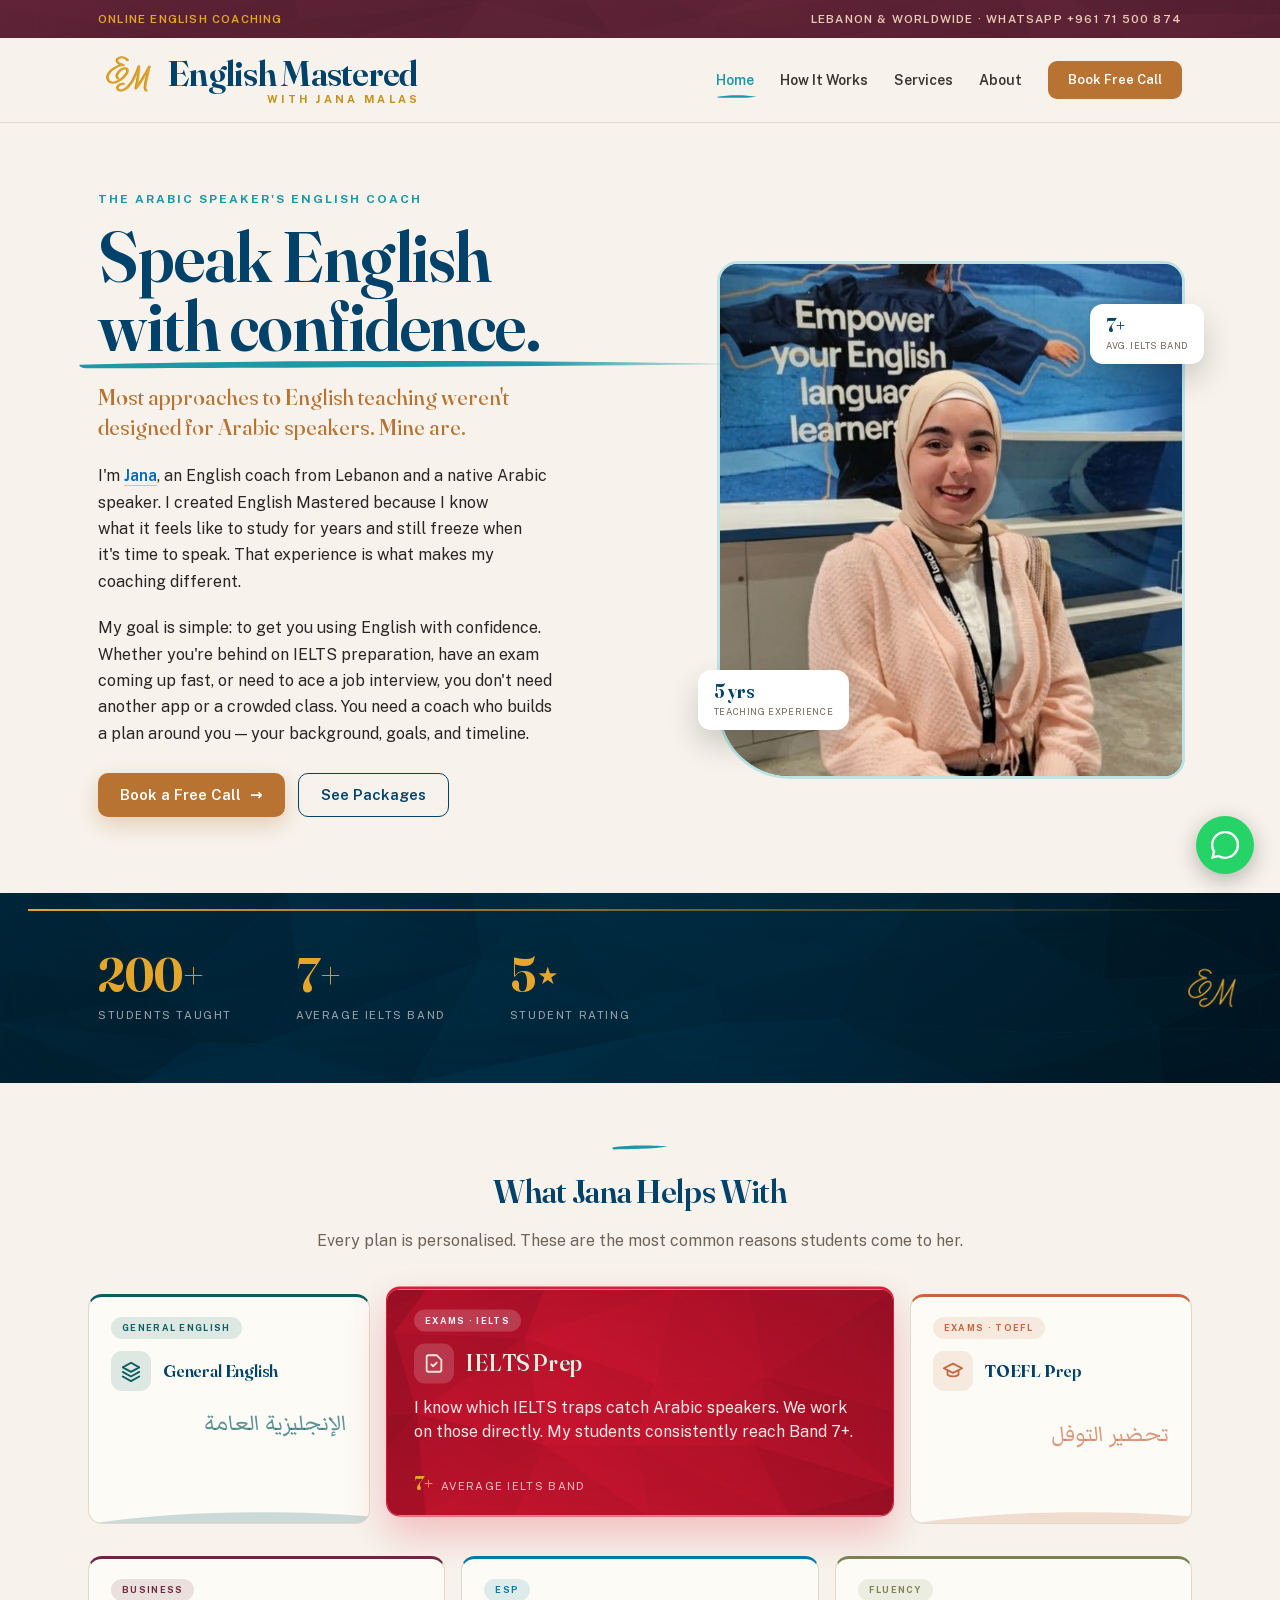
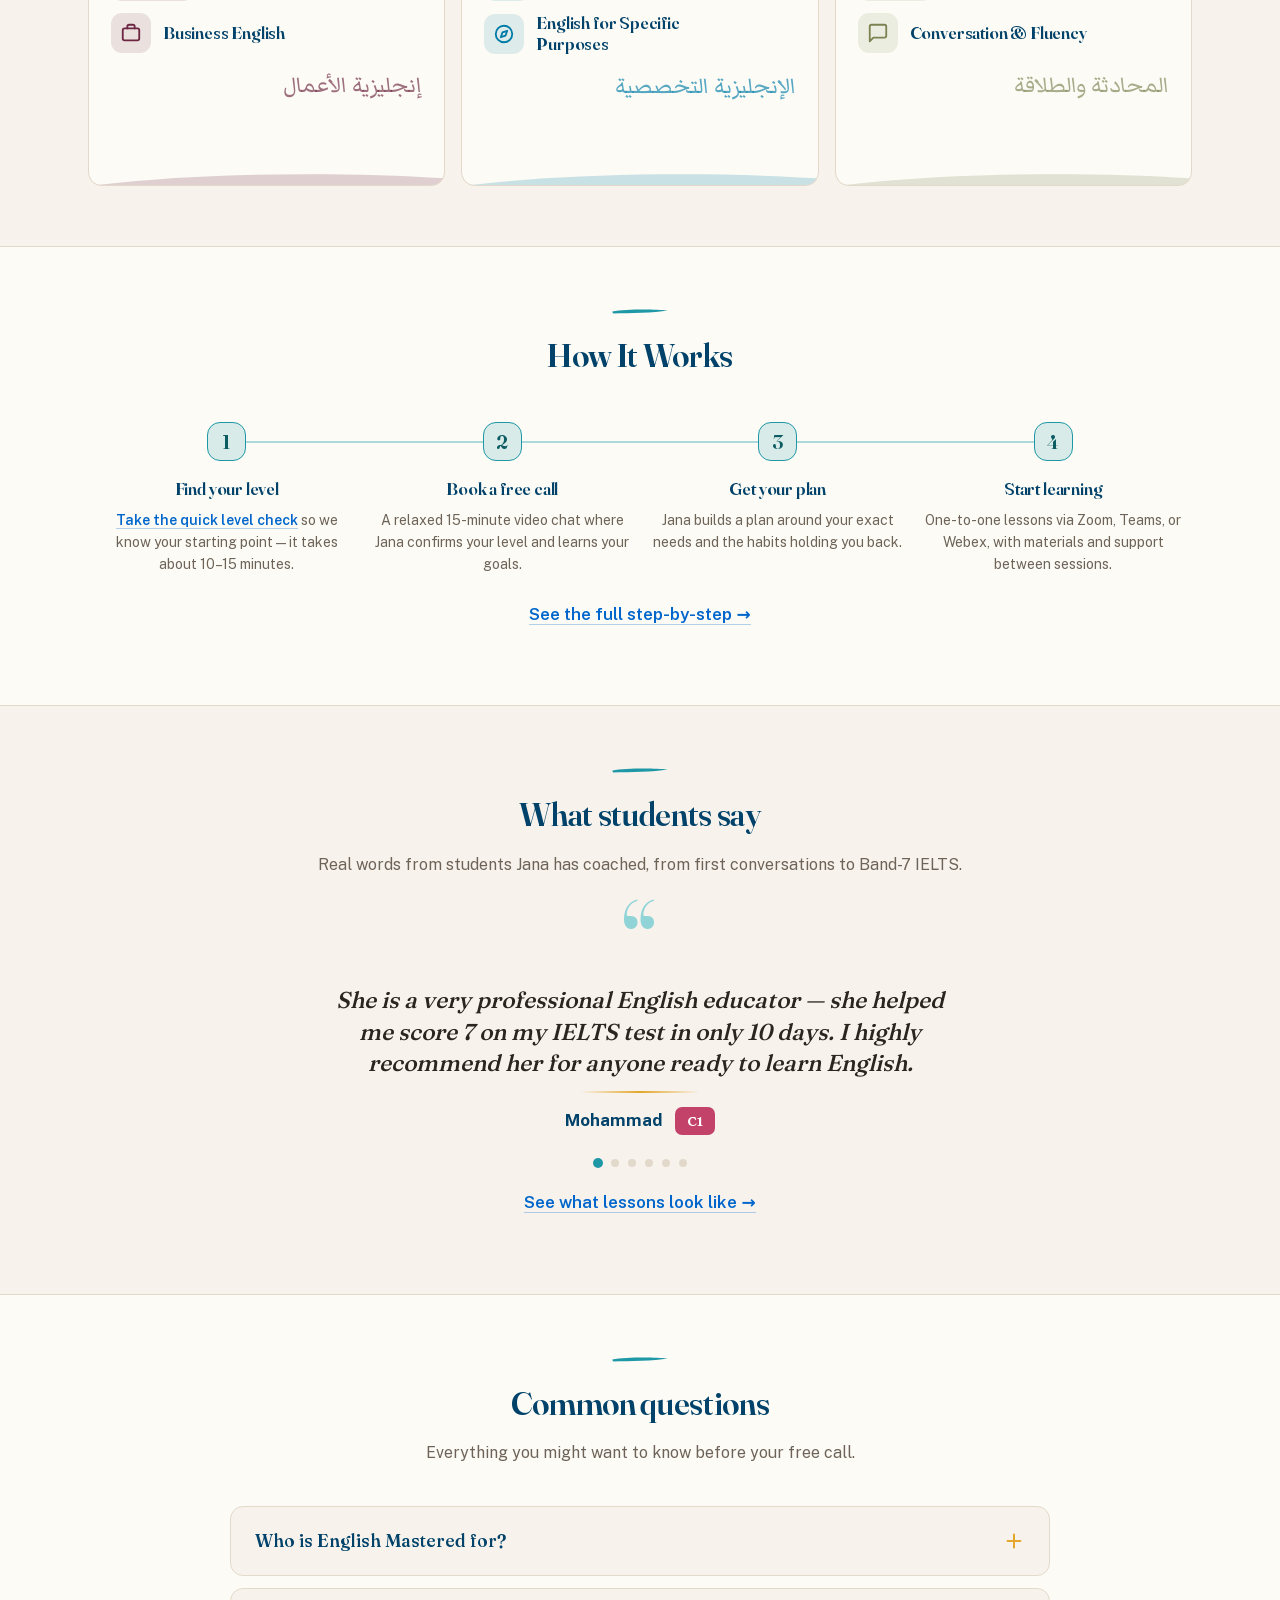
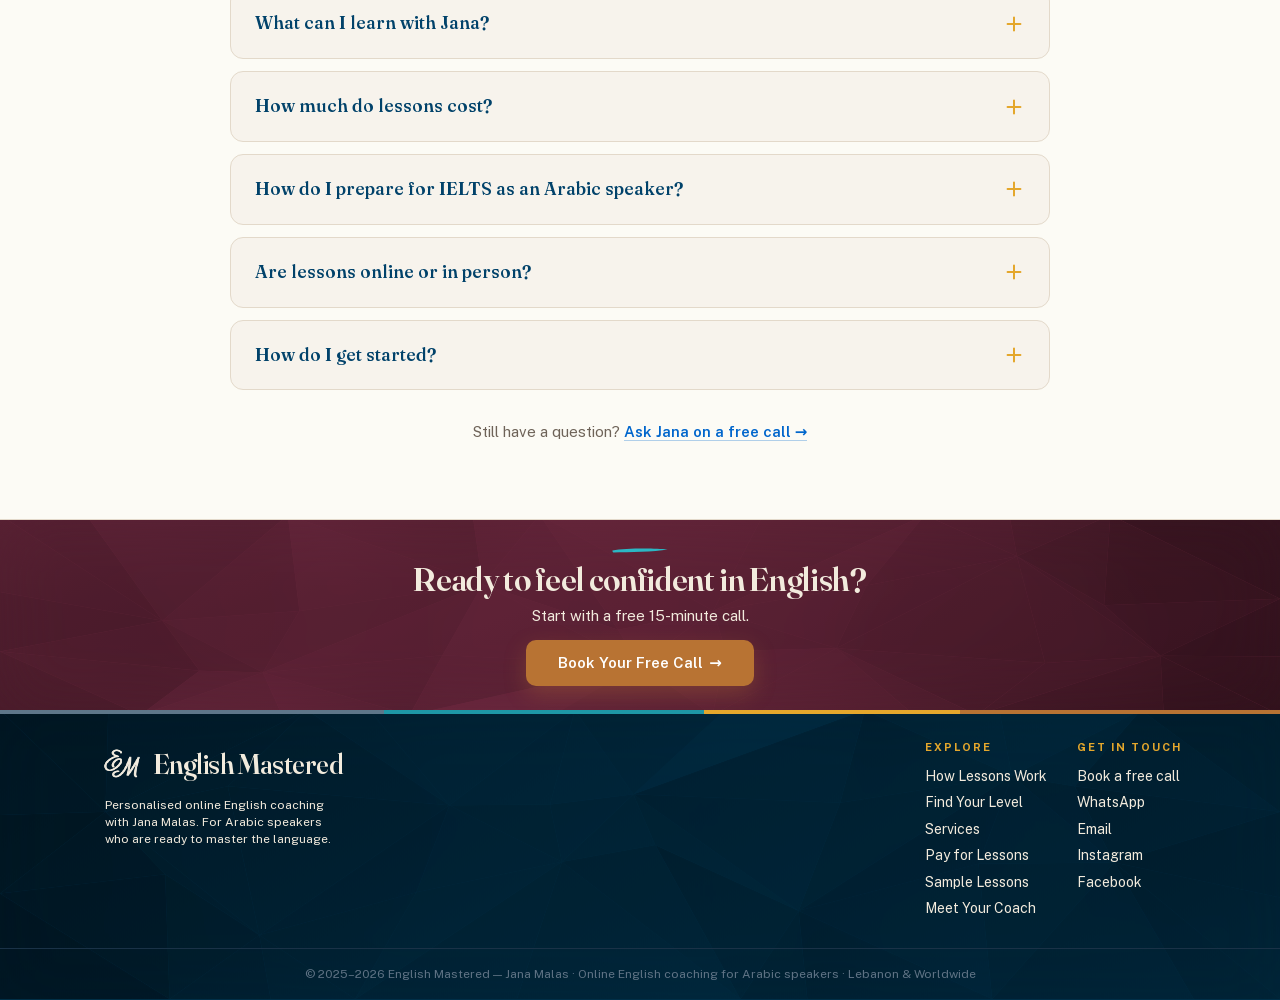
==== commit 16a4f655: "mobile home page fixes" ====
--- a/index.html
+++ b/index.html
@@ -27,11 +27,11 @@
 <link rel="preload" href="assets/fonts/Fraunces-var.woff2" as="font" type="font/woff2" crossorigin>
 <link rel="preload" href="assets/fonts/PublicSans-var.woff2" as="font" type="font/woff2" crossorigin>
 <link rel="stylesheet" href="assets/fonts.css">
-<!-- Amiri is still served by Google Fonts. It is a static font with no
-     variable axes, so it is unaffected by the opsz problem that made
-     self-hosting necessary for Fraunces. Used by .gc-ar for Arabic. -->
+<!-- Markazi Text (Arabic) is still served by Google Fonts. Its only axis
+     is wght, so it is unaffected by the opsz problem that made self-hosting
+     necessary for Fraunces. Used by .gc-ar on the goal cards. -->
 <link rel="preconnect" href="https://fonts.gstatic.com" crossorigin>
-<link href="https://fonts.googleapis.com/css2?family=Amiri:ital@0;1&display=swap" rel="stylesheet">
+<link href="https://fonts.googleapis.com/css2?family=Markazi+Text:wght@400..700&display=swap" rel="stylesheet">
 <script type="application/ld+json">
 {
   "@context": "https://schema.org",
@@ -219,10 +219,9 @@
   .hero .rise{opacity:0;transform:translateY(14px);}
   .hero.entered .rise{opacity:1;transform:none;transition:opacity .55s cubic-bezier(.22,.61,.36,1) var(--rd,0ms),transform .55s cubic-bezier(.22,.61,.36,1) var(--rd,0ms);}
   @media(prefers-reduced-motion:reduce){.hero .rise{opacity:1;transform:none;}.hero-sweep{clip-path:none;}.hero-sweep.drawn{transition:none;}}
-  @media(max-width:860px){.hero-sweep{display:none;}}
   .hero .kicker{margin-top:-3px;}
   .hero h1{font-size:70px;line-height:.98;margin:14px 0 0;letter-spacing:-.5px;}
-  .hero .sub{font-family:'Fraunces',serif;font-variation-settings:'wght' 500,'WONK' 1;font-size:23px;line-height:1.3;color:#B87333;max-width:32ch;margin:23px 0 0;text-wrap:balance;}
+  .hero .sub{font-family:'Fraunces',serif;font-variation-settings:'opsz' 144,'wght' 500,'WONK' 1;font-size:23px;line-height:1.3;color:#B87333;max-width:32ch;margin:23px 0 0;text-wrap:balance;}
   .hero .lead{font-size:16px;line-height:1.65;color:var(--text);max-width:28.5em;margin:20px 0 0;text-wrap:pretty;}
   .btns{display:flex;gap:13px;flex-wrap:wrap;margin-top:26px;}
   .hero-visual{position:relative;margin-top:30px;}
@@ -278,7 +277,7 @@
   .gcard.on .gc-icon{background:rgba(255,255,255,.16);}
   .gcard h3{font-size:18px;line-height:1.15;margin:0;color:#01426A;position:relative;flex-shrink:0;transform-origin:left center;transition:transform .73s cubic-bezier(.22,.61,.36,1);}
   .gcard.on h3{transform:scale(1.3);}
-  .gc-ar{font-family:'Amiri',serif;font-size:22px;line-height:1.5;color:color-mix(in srgb,var(--c) 66%,transparent);margin:auto 0 0;text-align:right;}
+  .gc-ar{font-family:'Markazi Text',serif;font-size:28px;line-height:1.5;color:color-mix(in srgb,var(--c) 66%,transparent);margin:auto 0 0;text-align:right;}
   .gcard.on .gc-ar{display:none;}
   .gc-desc{font-size:16px;line-height:1.45;text-wrap:pretty;flex-shrink:0;color:rgba(252,251,245,.92);margin:12px 0 0;display:none;-webkit-box-orient:vertical;-webkit-line-clamp:4;overflow:hidden;opacity:0;}
   .gcard.on .gc-desc{display:-webkit-box;opacity:1;transition:opacity .51s ease .26s;}
@@ -292,9 +291,6 @@
   @media(max-width:860px){
     .grow-row{grid-template-columns:1fr!important;}
     .gcard{height:auto;}
-    .gc-ar{display:none;}
-    .gc-desc{display:-webkit-box;opacity:1;color:var(--muted);}
-    .gcard.on .gc-desc{color:rgba(252,251,245,.92);}
   }
   .gen .tagpill,.gen{--c:var(--gen);} 
   /* how it works */
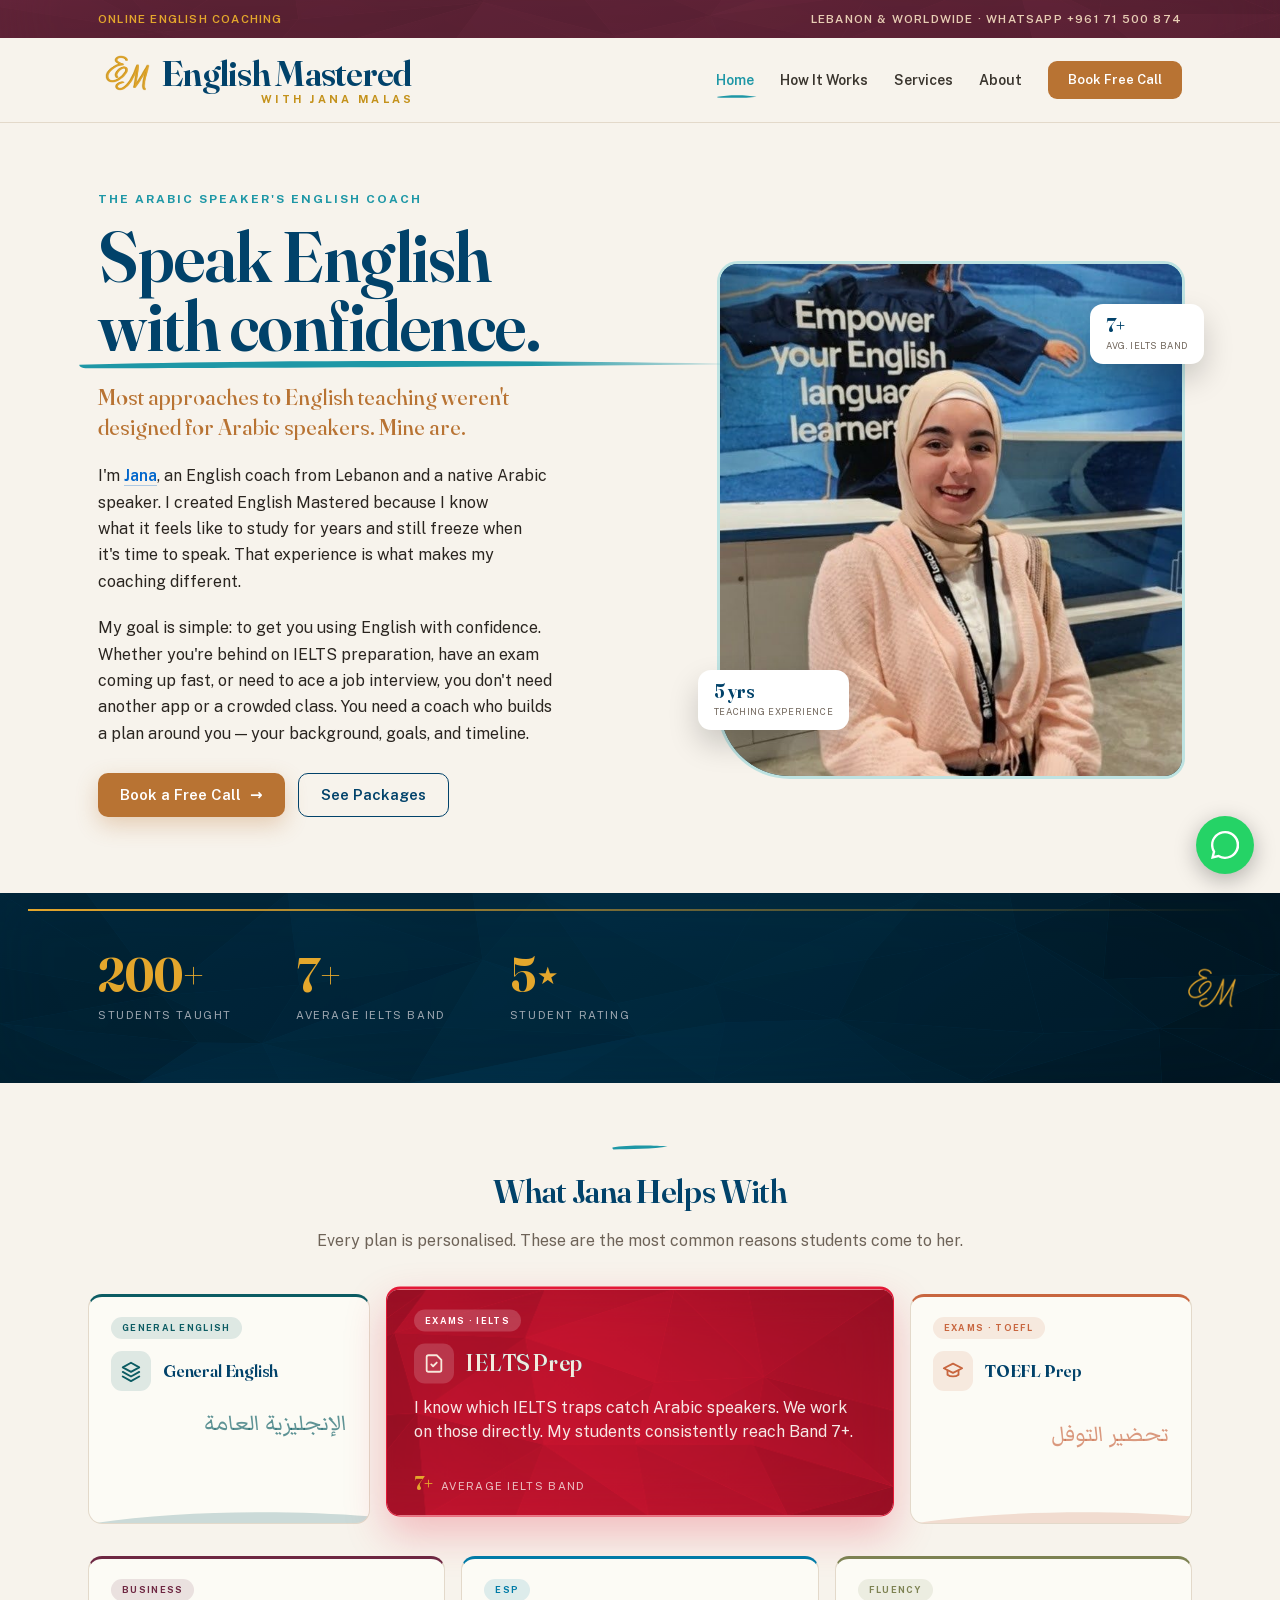
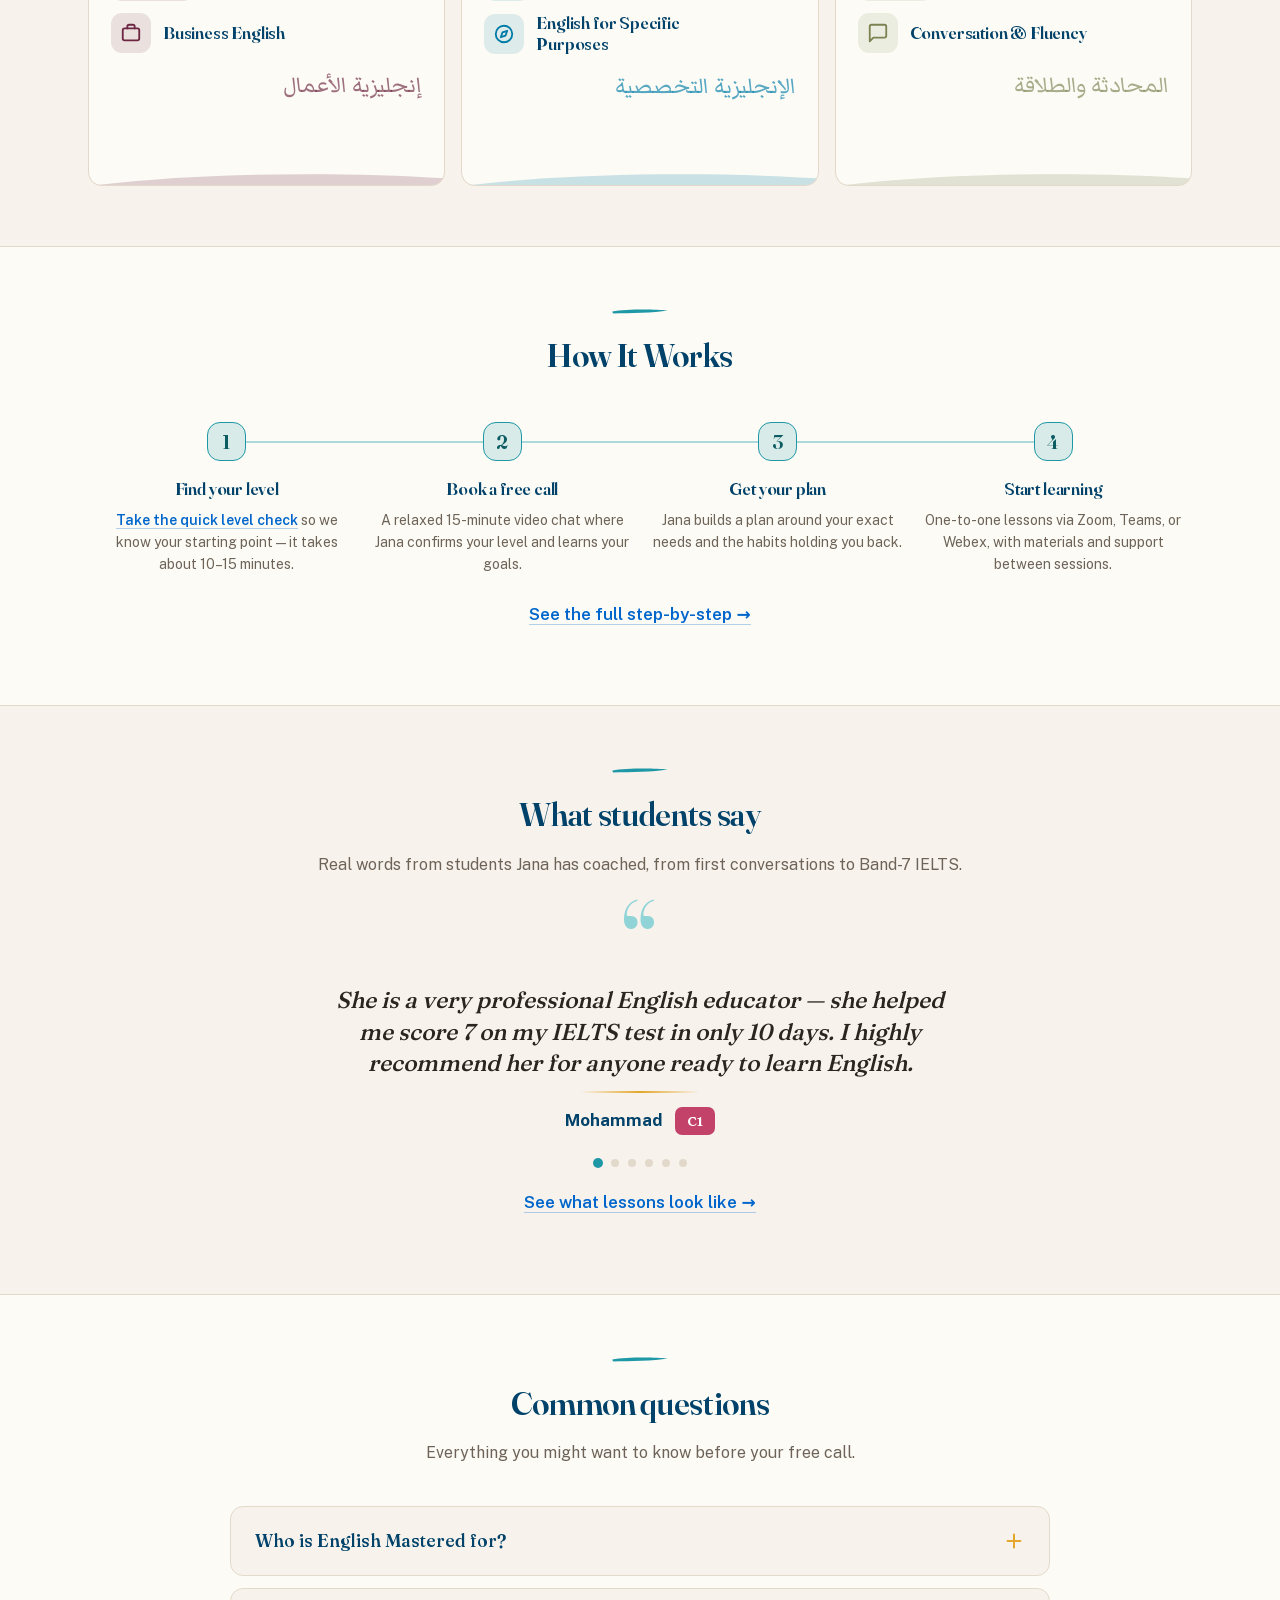
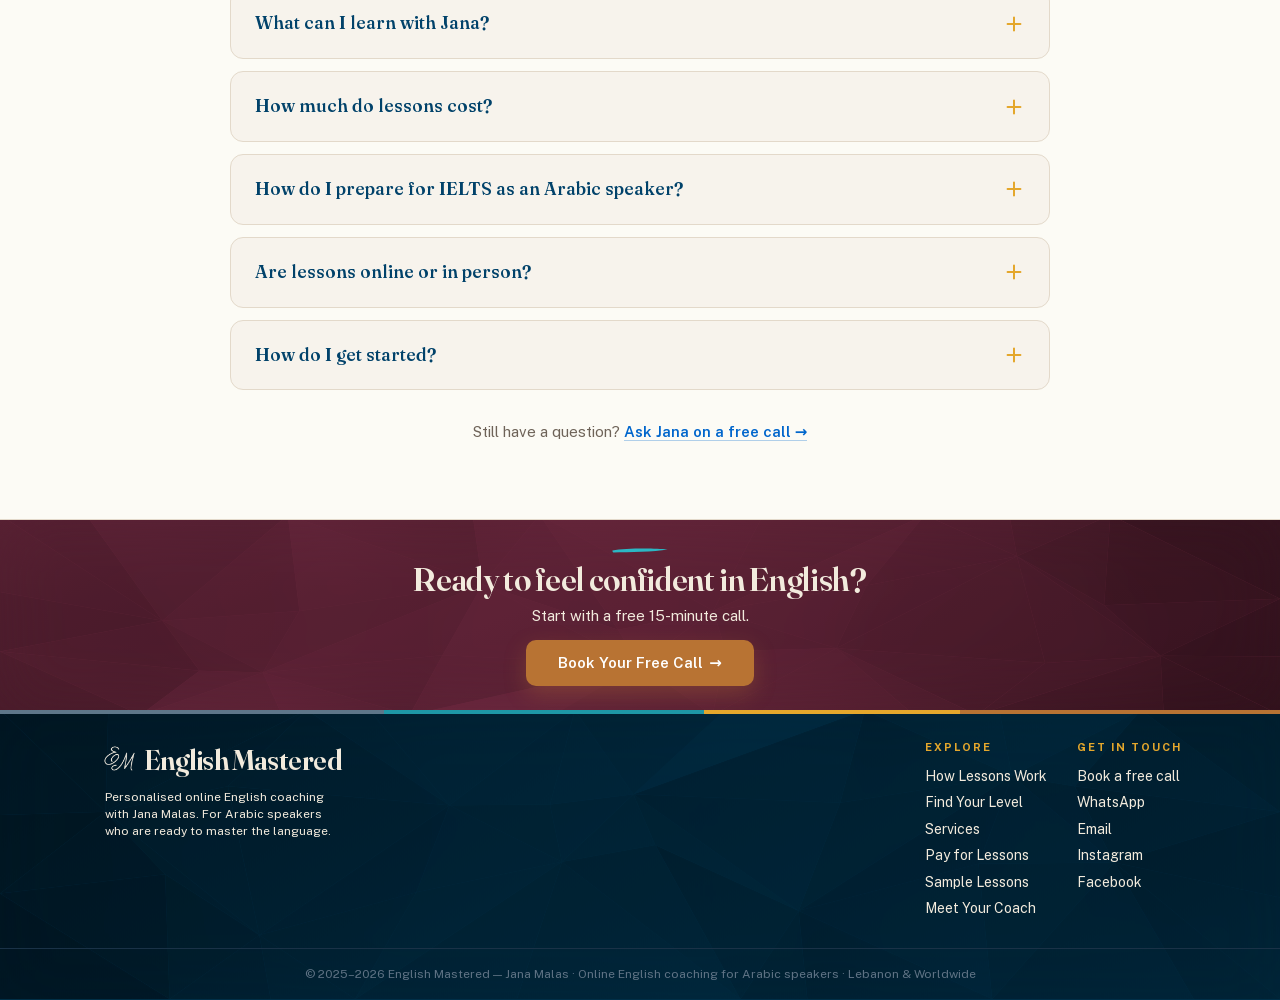
==== commit 04ebcede: "Wordmark/logo fixes" ====
--- a/index.html
+++ b/index.html
@@ -182,8 +182,8 @@
   /* nav */
   nav{background:var(--paper);border-bottom:1px solid var(--border);position:sticky;top:0;z-index:50;}
   .nav-inner{display:flex;align-items:center;justify-content:space-between;height:84px;}
-  .brand{display:flex;align-items:center;gap:7px;}
-  .brand img{display:block;width:62px;height:62px;margin-top:-13px;}
+  .brand{display:flex;align-items:center;gap:3px;}
+  .brand img{display:block;width:60px;height:60px;margin-top:-14px;}
   .brand-text{font-family:'Fraunces',serif;font-variation-settings:'opsz' 144,'wght' 640,'WONK' 1;font-size:36px;color:var(--navy);white-space:nowrap;letter-spacing:-.02em;display:inline-block;line-height:1.02;}
   .brand-sub{display:block;font-family:'Public Sans',sans-serif;font-variation-settings:normal;font-weight:700;font-size:11px;letter-spacing:3.3px;text-transform:uppercase;color:#C4921B;text-align:right;margin-top:3px;margin-right:-3px;}
   .nav-links{display:flex;align-items:center;gap:26px;font-size:14px;font-weight:600;}
@@ -363,8 +363,8 @@
   .foot-rule{height:4px;background:linear-gradient(90deg,#5E7689 0 30%,var(--teal) 30% 55%,var(--gold) 55% 75%,var(--caramel) 75% 100%);}
   .foot-inner{display:flex;justify-content:space-between;flex-wrap:wrap;gap:24px;padding:25px 28px;}
   .foot-brand-col{display:flex;flex-direction:column;max-width:24em;}
-  .foot-brand{display:flex;align-items:center;gap:6px;}
-  .foot-brand .b1{font-family:'Fraunces',serif;font-variation-settings:'opsz' 144,'wght' 600,'WONK' 1;font-size:28px;color:var(--on-deep);line-height:1.02;letter-spacing:-.02em;}
+  .foot-brand{display:flex;align-items:center;gap:3px;}
+  .foot-brand .b1{font-family:'Fraunces',serif;font-variation-settings:'opsz' 144,'wght' 640,'WONK' 1;font-size:28px;color:var(--on-deep);line-height:1.02;letter-spacing:-.02em;}
   .foot-sub{display:block;font-family:'Public Sans',sans-serif;font-variation-settings:normal;font-weight:700;font-size:9px;letter-spacing:2.6px;text-transform:uppercase;color:#C4921B;text-align:right;margin-top:3px;margin-right:-2.6px;}
   .foot-tag{font-size:12px;line-height:1.4;color:var(--on-deep);margin:9px 0 0 7px;max-width:234px;}
   .foot-links{display:flex;gap:30px;font-size:14px;}
@@ -390,7 +390,7 @@
     .trot-dots{margin-top:18px;}
     .cta-band{min-height:auto;padding:52px 0;}
     .cta-band h2{white-space:normal;font-size:28px;}
-    .brand img{width:48px;height:48px;margin-top:-10px;}
+    .brand img{width:46px;height:46px;margin-top:-10px;}
     .brand-text{font-size:28px;font-variation-settings:'opsz' 80,'wght' 640,'WONK' 1;}
     .brand-sub{font-size:8.5px;letter-spacing:2.4px;}
     .brandbar .wrap{flex-direction:column;height:auto;gap:1px;padding-top:5px;padding-bottom:5px;font-size:9.5px;letter-spacing:.4px;text-align:center;line-height:1.35;justify-content:center;}
@@ -679,7 +679,7 @@
   <div class="wrap foot-inner">
     <div class="foot-brand-col">
       <div class="foot-brand">
-        <img src="assets/em-mark-white.png" width="49" height="49" alt="" style="margin:0;filter:drop-shadow(.35px 0 0 #F2EBDD) drop-shadow(-.35px 0 0 #F2EBDD);">
+        <img src="assets/em-mark-white.png" width="43" height="43" alt="" style="margin:0;margin-top:-2px;">
         <div><div class="b1">English Mastered</div></div>
       </div>
       <p class="foot-tag">Personalised online English coaching with Jana Malas. For Arabic speakers who are ready to master the language.</p>
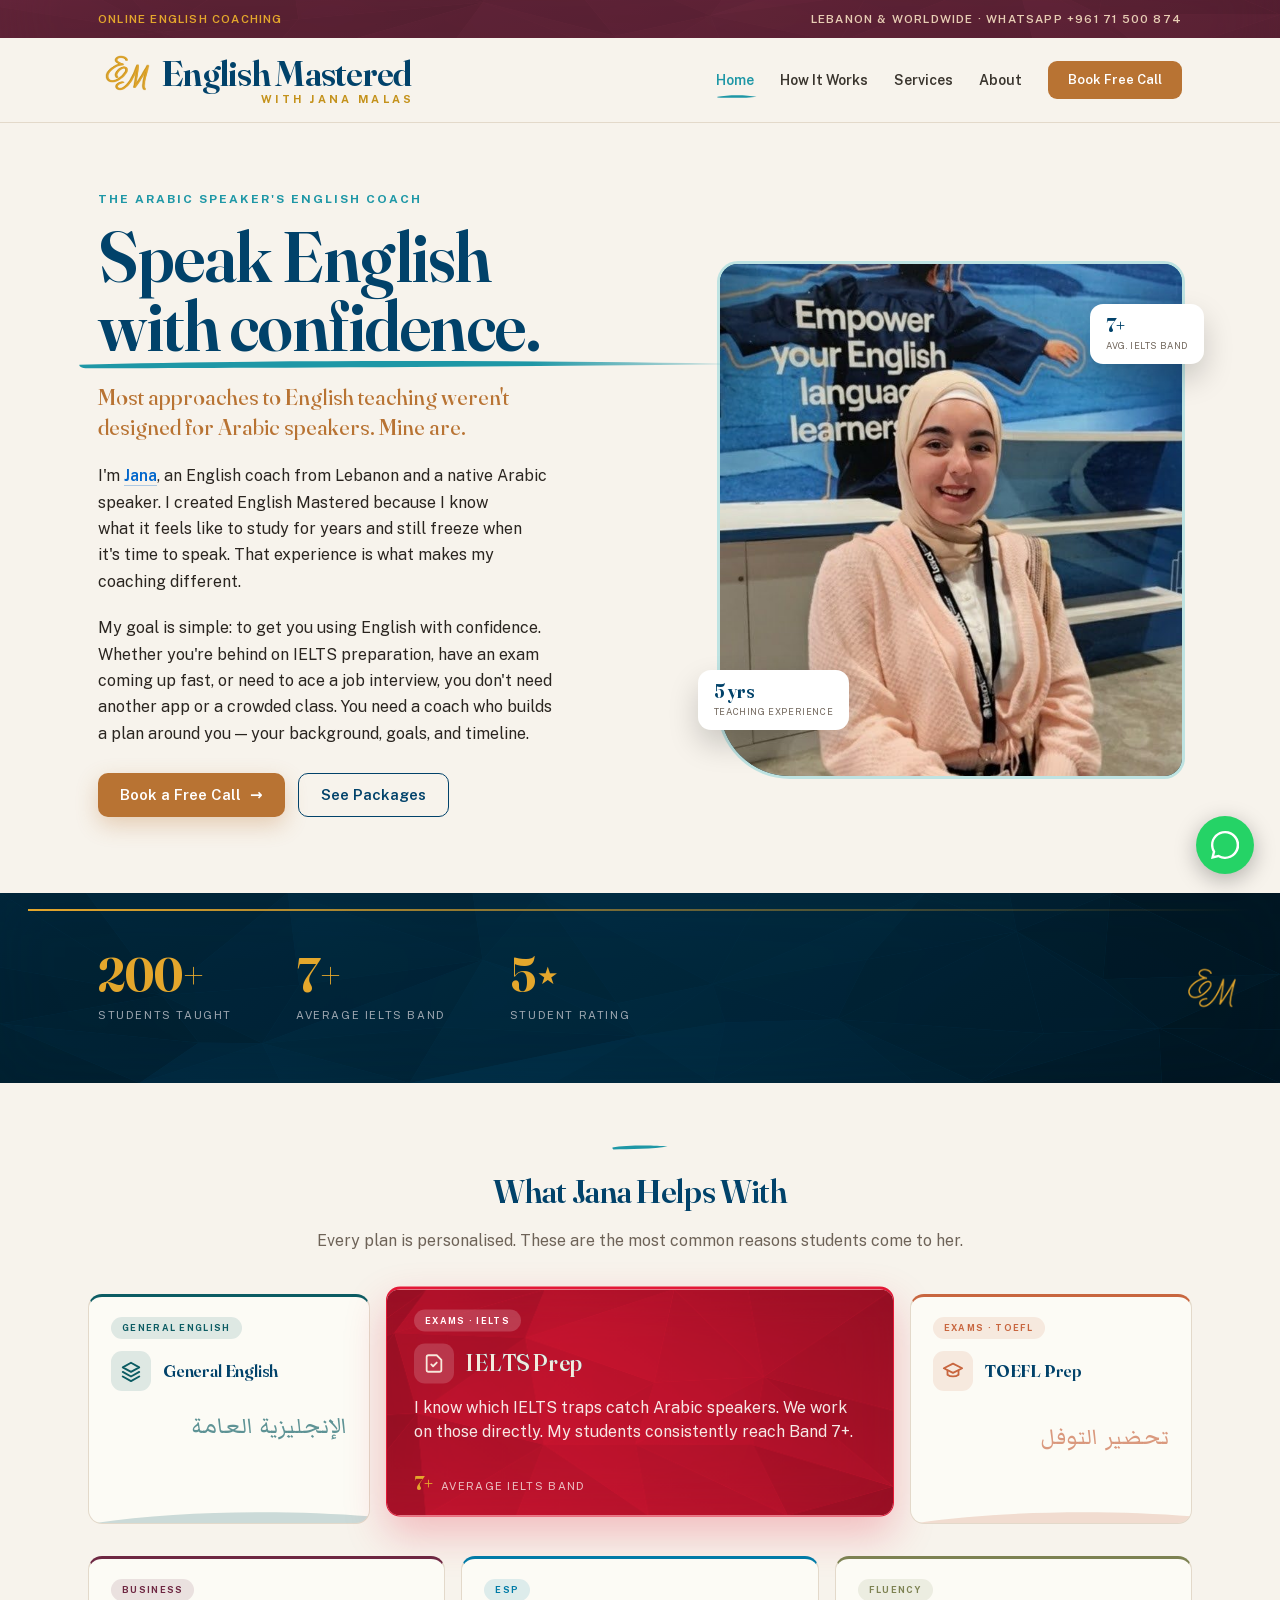
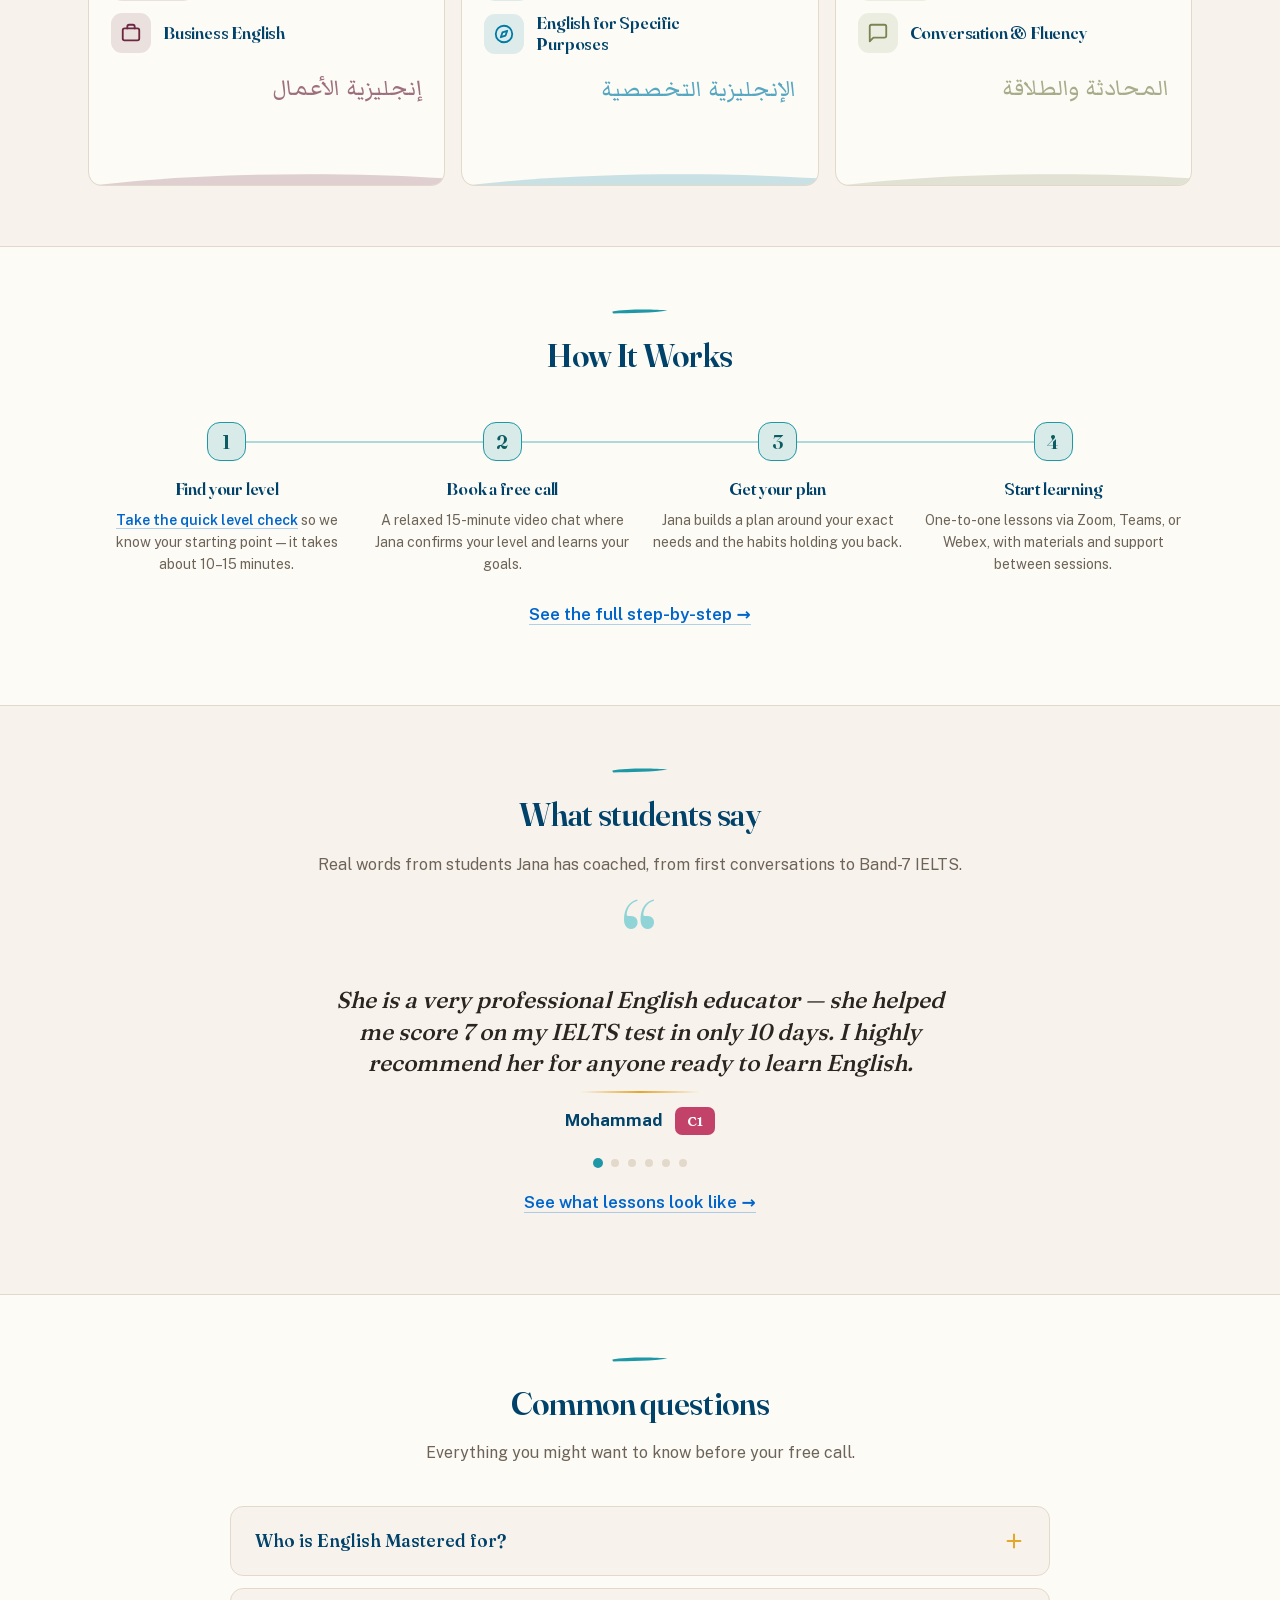
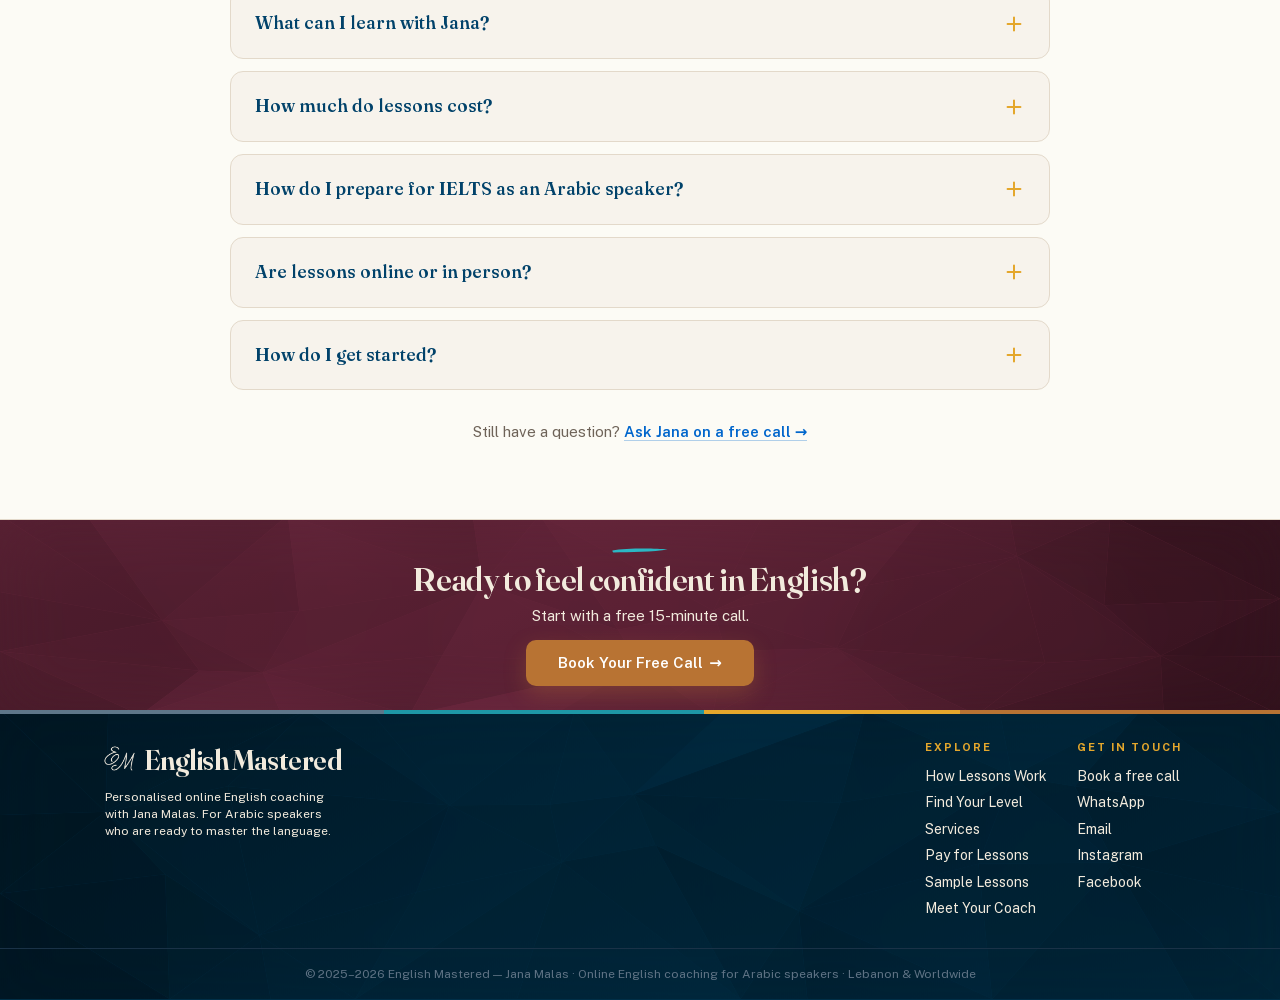
==== commit 2b78f6e1: "self-host Markazi Text, drop Google Fonts CDN from index" ====
--- a/index.html
+++ b/index.html
@@ -26,12 +26,13 @@
 <link rel="icon" type="image/png" href="assets/em-mark-gold.png">
 <link rel="preload" href="assets/fonts/Fraunces-var.woff2" as="font" type="font/woff2" crossorigin>
 <link rel="preload" href="assets/fonts/PublicSans-var.woff2" as="font" type="font/woff2" crossorigin>
+<link rel="preload" href="assets/fonts/MarkaziText-Arabic-var.woff2" as="font" type="font/woff2" crossorigin>
 <link rel="stylesheet" href="assets/fonts.css">
-<!-- Markazi Text (Arabic) is still served by Google Fonts. Its only axis
-     is wght, so it is unaffected by the opsz problem that made self-hosting
-     necessary for Fraunces. Used by .gc-ar on the goal cards. -->
-<link rel="preconnect" href="https://fonts.gstatic.com" crossorigin>
-<link href="https://fonts.googleapis.com/css2?family=Markazi+Text:wght@400..700&display=swap" rel="stylesheet">
+<!-- Markazi Text (Arabic, used by .gc-ar on the goal cards) is now
+     self-hosted too, Arabic-only subset — see assets/fonts.css. It was
+     still on fonts.googleapis.com/fonts.gstatic.com after the Fraunces/
+     Public Sans self-host below, same privacy-browser breakage. Do not
+     re-add a Google Fonts <link> here. -->
 <script type="application/ld+json">
 {
   "@context": "https://schema.org",
--- a/assets/fonts.css
+++ b/assets/fonts.css
@@ -42,6 +42,23 @@
   font-display: swap;
 }
 
+/* Markazi Text — variable: wght 400–700. Arabic-only subset (same
+   unicode-range Google Fonts served under the "arabic" split), used
+   for .gc-ar on the homepage goal cards. Was still loaded from
+   fonts.googleapis.com/fonts.gstatic.com after the Fraunces/Public
+   Sans self-host above — same breakage, one CDN request left over.
+   Self-hosted here for the same reason: privacy browsers block
+   Google's font hosts and the Arabic labels silently fell back.
+   Do not re-add the Google Fonts <link> for this. */
+@font-face {
+  font-family: 'Markazi Text';
+  src: url('fonts/MarkaziText-Arabic-var.woff2') format('woff2');
+  font-weight: 400 700;
+  font-style: normal;
+  font-display: swap;
+  unicode-range: U+0600-06FF, U+0750-077F, U+0870-088E, U+0890-0891, U+0897-08E1, U+08E3-08FF, U+200C-200E, U+2010-2011, U+204F, U+2E41, U+FB50-FDFF, U+FE70-FE74, U+FE76-FEFC, U+102E0-102FB, U+10E60-10E7E, U+10EC2-10EC4, U+10EFC-10EFF, U+1EE00-1EE03, U+1EE05-1EE1F, U+1EE21-1EE22, U+1EE24, U+1EE27, U+1EE29-1EE32, U+1EE34-1EE37, U+1EE39, U+1EE3B, U+1EE42, U+1EE47, U+1EE49, U+1EE4B, U+1EE4D-1EE4F, U+1EE51-1EE52, U+1EE54, U+1EE57, U+1EE59, U+1EE5B, U+1EE5D, U+1EE5F, U+1EE61-1EE62, U+1EE64, U+1EE67-1EE6A, U+1EE6C-1EE72, U+1EE74-1EE77, U+1EE79-1EE7C, U+1EE7E, U+1EE80-1EE89, U+1EE8B-1EE9B, U+1EEA1-1EEA3, U+1EEA5-1EEA9, U+1EEAB-1EEBB, U+1EEF0-1EEF1;
+}
+
 /* ------------------------------------------------------------
    Metric-matched fallbacks. These only ever render during the
    swap window, or if a webfont fails outright. Without them the
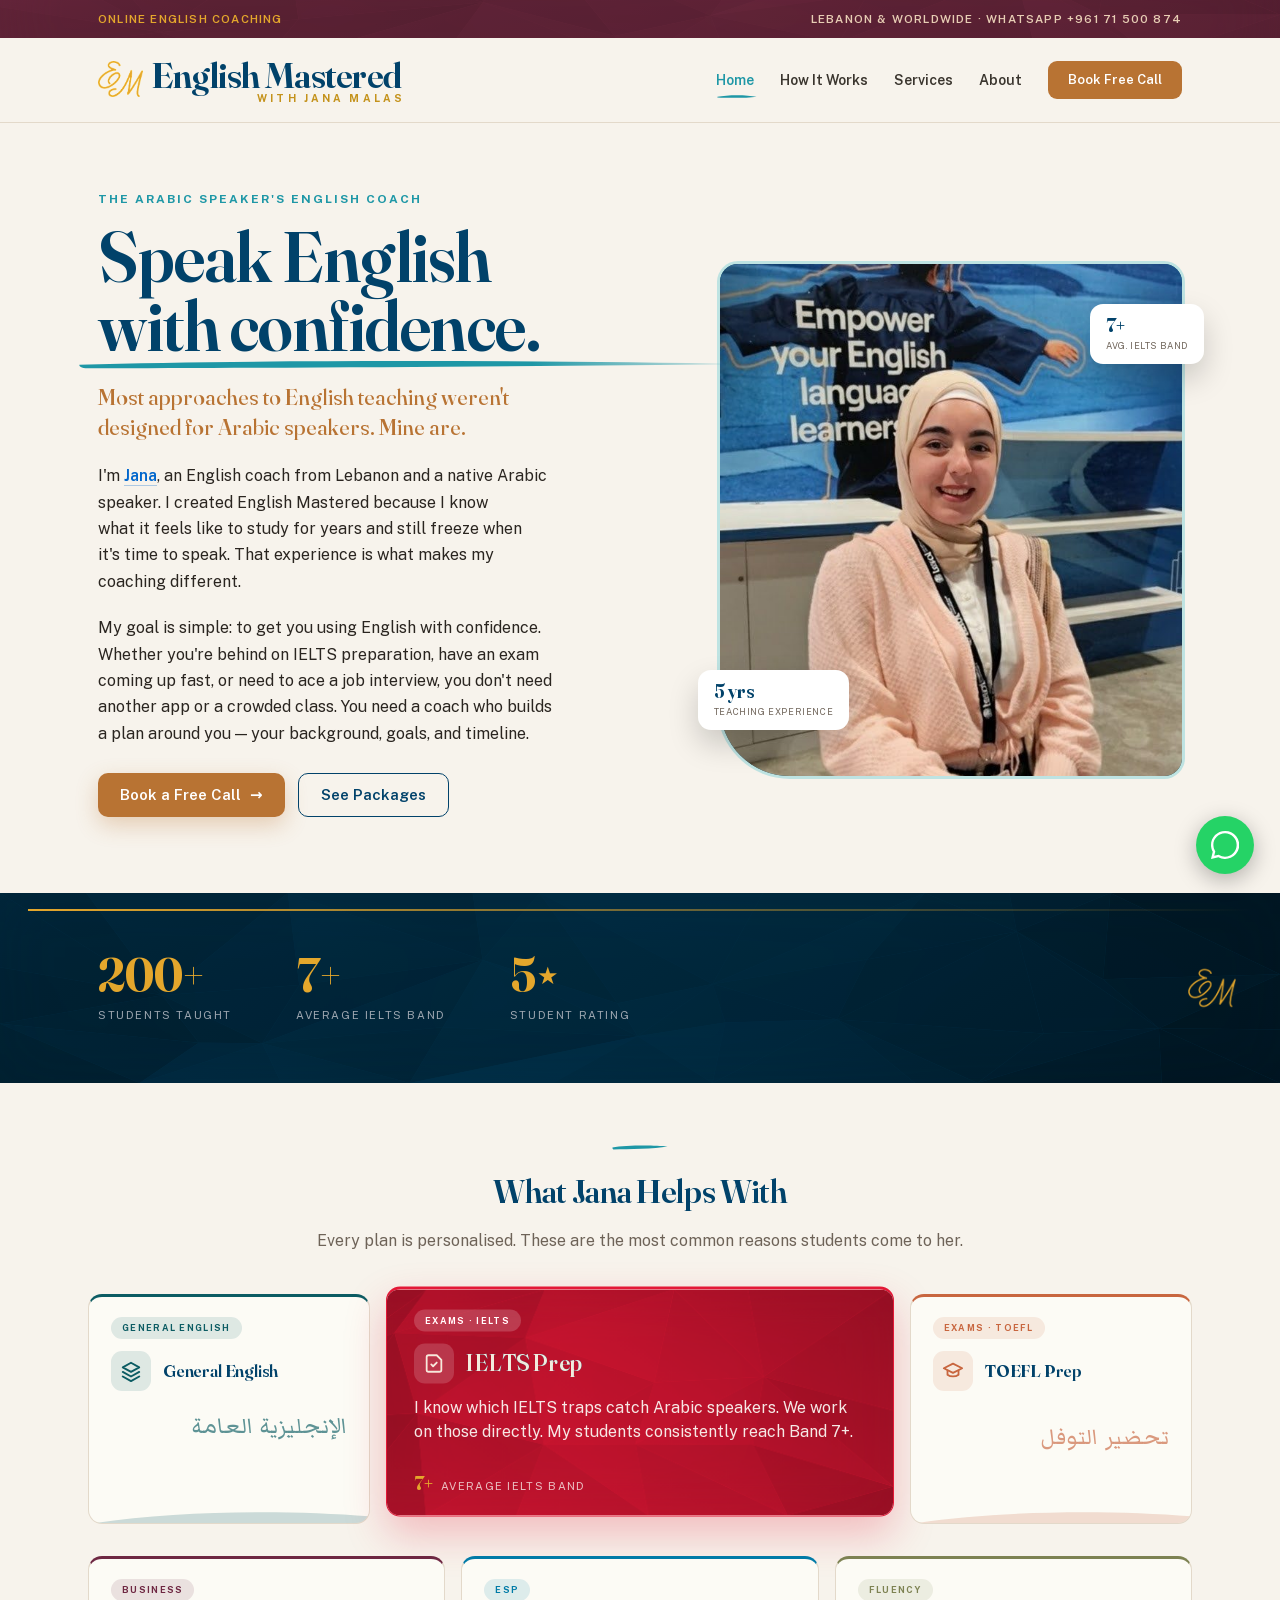
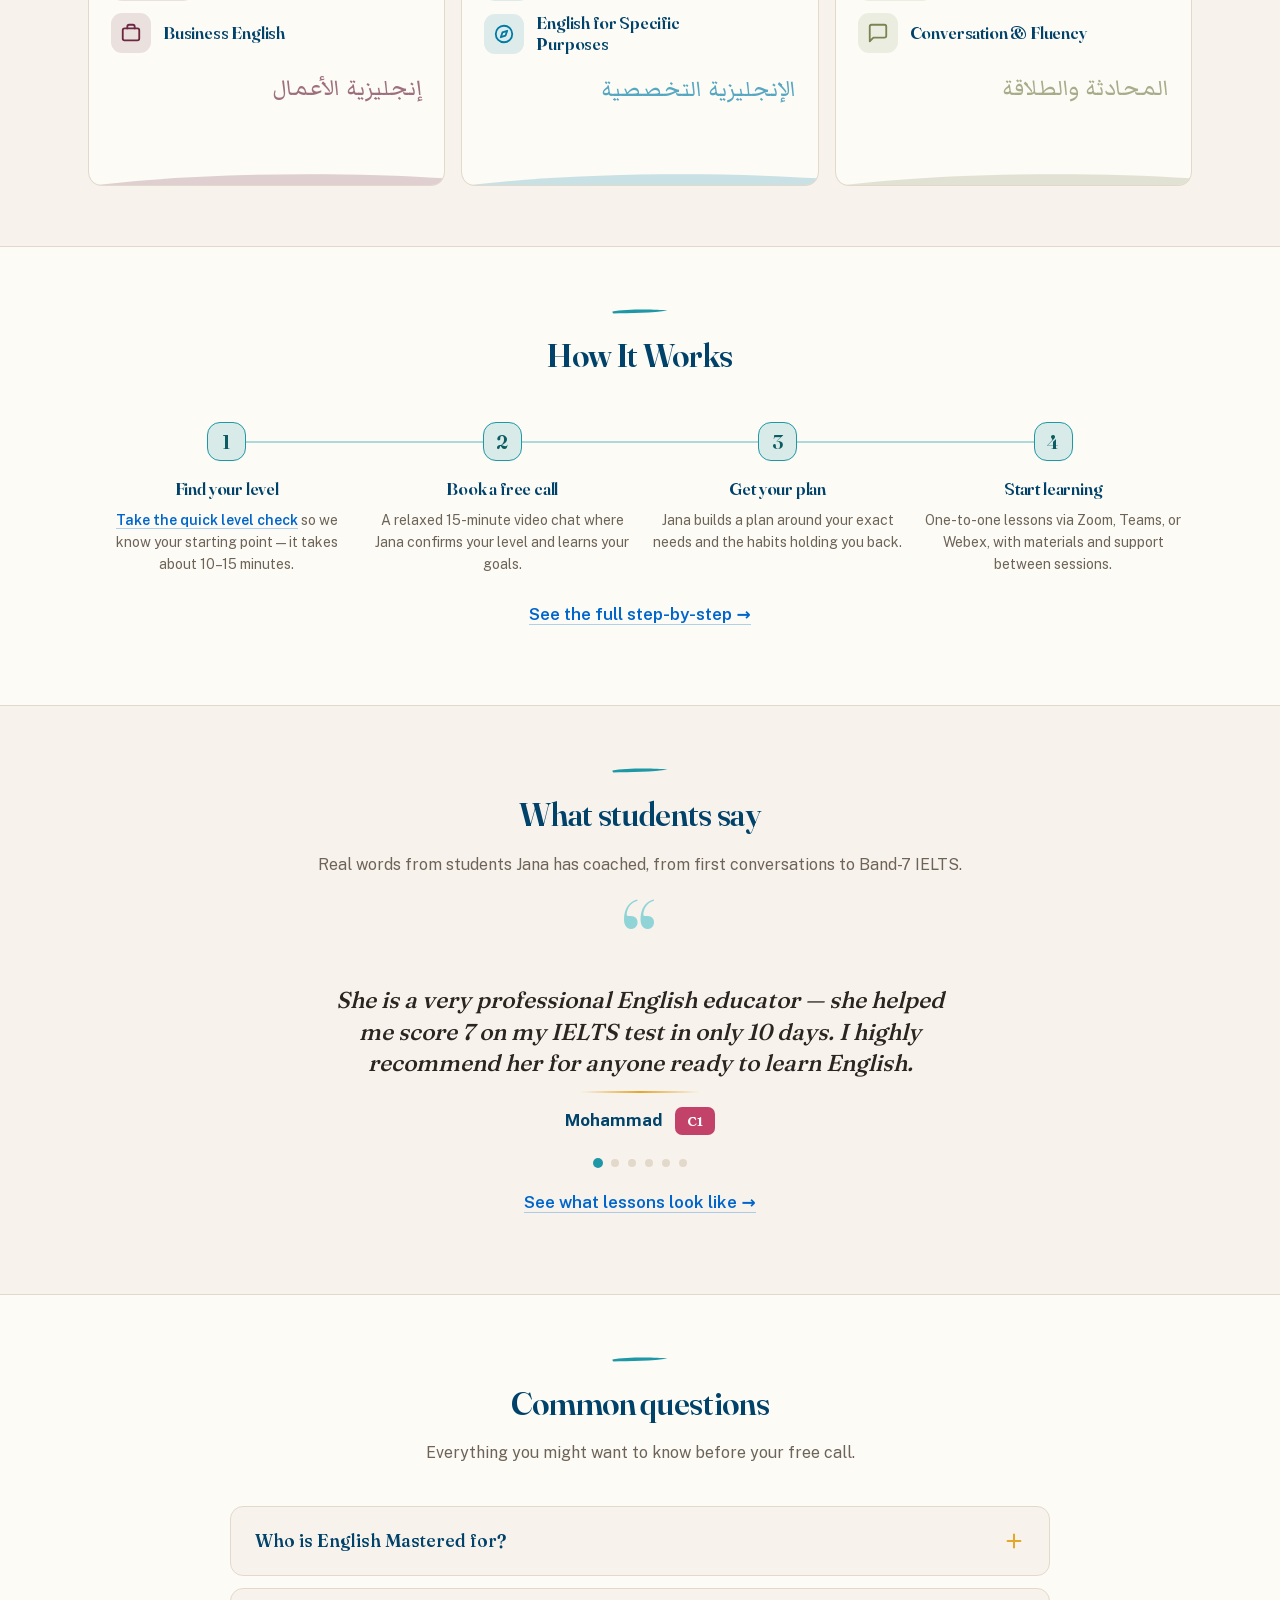
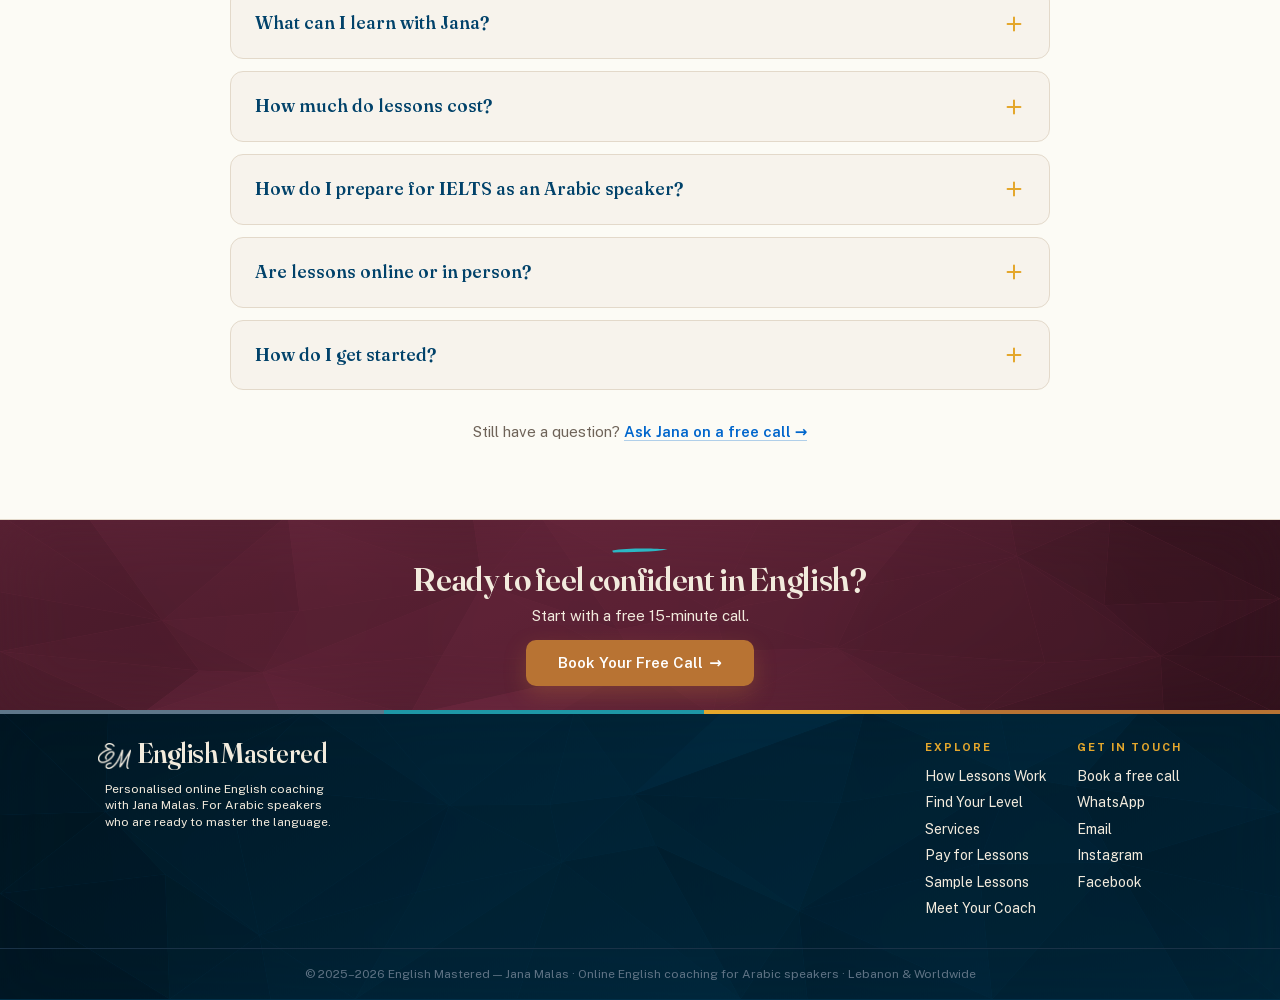
==== commit f784fd60: "cascade v6.2 wordmark lockup across all 8 pages Four states per page (desktop F=36, scrolled F=29, m" ====
--- a/index.html
+++ b/index.html
@@ -183,10 +183,13 @@
   /* nav */
   nav{background:var(--paper);border-bottom:1px solid var(--border);position:sticky;top:0;z-index:50;}
   .nav-inner{display:flex;align-items:center;justify-content:space-between;height:84px;}
-  .brand{display:flex;align-items:center;gap:3px;}
-  .brand img{display:block;width:60px;height:60px;margin-top:-14px;}
-  .brand-text{font-family:'Fraunces',serif;font-variation-settings:'opsz' 144,'wght' 640,'WONK' 1;font-size:36px;color:var(--navy);white-space:nowrap;letter-spacing:-.02em;display:inline-block;line-height:1.02;}
-  .brand-sub{display:block;font-family:'Public Sans',sans-serif;font-variation-settings:normal;font-weight:700;font-size:11px;letter-spacing:3.3px;text-transform:uppercase;color:#C4921B;text-align:right;margin-top:3px;margin-right:-3px;}
+  /* lockup — EM-wordmark-spec v6.2 · light_desktop, F=36. Colours are the frozen spec
+     literals (#01426A / #C4921B), deliberately not --navy/--gold, so the lockup cannot
+     drift if a token changes. Geometry is derived — do not round or tidy. */
+  .brand{display:flex;align-items:flex-start;gap:8.10px;}
+  .brand img{display:block;flex:none;width:44.71px;height:35.78px;margin-top:4.50px;filter:none;}
+  .brand-text{font-family:'Fraunces',serif;font-weight:640;font-variation-settings:'opsz' 144,'SOFT' 10,'WONK' 1;font-size:36px;line-height:1;letter-spacing:-.02em;color:#01426A;white-space:nowrap;display:inline-block;}
+  .brand-sub{display:block;font-family:'Public Sans',sans-serif;font-variation-settings:normal;font-weight:700;font-size:10.46px;letter-spacing:.30em;text-transform:uppercase;color:#C4921B;text-align:right;margin-top:-0.42px;margin-right:-3.92px;line-height:1;}
   .nav-links{display:flex;align-items:center;gap:26px;font-size:14px;font-weight:600;}
   .nav-links a{color:#3a352e;position:relative;padding:6px 0;}
   .nav-links a.active{color:var(--teal);}
@@ -200,10 +203,24 @@
   nav.scrolled{border-bottom-color:transparent;box-shadow:0 10px 26px rgba(1,48,73,.06);}
   .nav-inner{transition:height .2s ease;}
   nav.scrolled .nav-inner{height:68px;}
+  /* lockup — scrolled: light_desktop rendered at F=29 (cap 20.30). Geometry scales x 29/36.
+     .brand-sub margin-right is NOT scaled — it is recomputed for the string "with Jana Malas"
+     via constants.subline.x_align.formula at F=29: -0.42050 - 2.93658 + 0.20300 = -3.15408. */
+  .brand{transition:gap .2s ease;}
   .brand img{transition:width .2s ease,height .2s ease,margin-top .2s ease;}
-  nav.scrolled .brand img{width:48px;height:48px;margin-top:-9px;}
   .brand-text{transition:font-size .2s ease;}
-  nav.scrolled .brand-text{font-size:29px;}
+  .brand-sub{transition:font-size .2s ease,margin-top .2s ease,margin-right .2s ease;}
+  /* Scoped to >=861px on purpose. "nav.scrolled .brand img" (0,2,2) outranks the
+     mobile ".brand img" (0,1,1) even from inside the max-width:860px block, so
+     unscoped these would drag F=29 desktop geometry onto phones and produce a
+     29px wordmark at opsz 80 - a state the spec does not define. Mobile is
+     light_mobile at F=28 in every scroll position. */
+  @media(min-width:861px){
+    nav.scrolled .brand{gap:6.53px;}
+    nav.scrolled .brand img{width:36.01px;height:28.83px;margin-top:3.63px;}
+    nav.scrolled .brand-text{font-size:29px;}
+    nav.scrolled .brand-sub{font-size:8.42px;margin-top:-0.34px;margin-right:-3.15px;}
+  }
   /* buttons */
   .btn{display:inline-flex;align-items:center;justify-content:center;gap:9px;font-size:15px;font-weight:600;height:44px;padding:0 22px;box-sizing:border-box;white-space:nowrap;border-radius:10px;cursor:pointer;transition:transform .15s;}
   .btn:hover{transform:translateY(-2px);}
@@ -364,9 +381,14 @@
   .foot-rule{height:4px;background:linear-gradient(90deg,#5E7689 0 30%,var(--teal) 30% 55%,var(--gold) 55% 75%,var(--caramel) 75% 100%);}
   .foot-inner{display:flex;justify-content:space-between;flex-wrap:wrap;gap:24px;padding:25px 28px;}
   .foot-brand-col{display:flex;flex-direction:column;max-width:24em;}
-  .foot-brand{display:flex;align-items:center;gap:3px;}
-  .foot-brand .b1{font-family:'Fraunces',serif;font-variation-settings:'opsz' 144,'wght' 640,'WONK' 1;font-size:28px;color:var(--on-deep);line-height:1.02;letter-spacing:-.02em;}
-  .foot-sub{display:block;font-family:'Public Sans',sans-serif;font-variation-settings:normal;font-weight:700;font-size:9px;letter-spacing:2.6px;text-transform:uppercase;color:#C4921B;text-align:right;margin-top:3px;margin-right:-2.6px;}
+  /* lockup - spec v6.2 `dark`, F=28 (cap 19.60), mapped onto the footer's own class
+     names: .brand -> .foot-brand, .brand img -> .foot-brand img, .brand-text -> .b1.
+     Mark is the cream cut and carries the x0.94 reversed compensation (26.16 vs the
+     light 27.83 at the same F). Wordmark weight is 615, not 640 - type opens up on
+     dark. No subline on dark grounds. Colour is the frozen spec literal, not --on-deep. */
+  .foot-brand{display:flex;align-items:flex-start;gap:6.29px;}
+  .foot-brand img{display:block;flex:none;width:32.68px;height:26.16px;margin-top:3.51px;filter:none;}
+  .foot-brand .b1{font-family:'Fraunces',serif;font-weight:615;font-variation-settings:'opsz' 144,'SOFT' 10,'WONK' 1;font-size:28px;line-height:1;letter-spacing:-.02em;color:#F2EBDD;white-space:nowrap;display:inline-block;}
   .foot-tag{font-size:12px;line-height:1.4;color:var(--on-deep);margin:9px 0 0 7px;max-width:234px;}
   .foot-links{display:flex;gap:30px;font-size:14px;}
   .foot-col h4{font-family:'Public Sans';font-size:11px;font-weight:700;letter-spacing:2px;text-transform:uppercase;color:var(--gold);margin:0 0 8px;}
@@ -391,9 +413,15 @@
     .trot-dots{margin-top:18px;}
     .cta-band{min-height:auto;padding:52px 0;}
     .cta-band h2{white-space:normal;font-size:28px;}
-    .brand img{width:46px;height:46px;margin-top:-10px;}
-    .brand-text{font-size:28px;font-variation-settings:'opsz' 80,'wght' 640,'WONK' 1;}
-    .brand-sub{font-size:8.5px;letter-spacing:2.4px;}
+    /* lockup - spec v6.2 light_mobile, F=28 (cap 19.60). Only the deltas from the
+       base F=36 rules; font-variation-settings is non-additive so it is restated
+       in full to keep SOFT 10. letter-spacing stays .30em from the base rule (it
+       is relative, so it tracks font-size). margin-right is the spec's published
+       value - see the opsz caveat in the handover notes. */
+    .brand{gap:6.29px;}
+    .brand img{width:34.77px;height:27.83px;margin-top:3.50px;}
+    .brand-text{font-size:28px;font-variation-settings:'opsz' 80,'SOFT' 10,'WONK' 1;}
+    .brand-sub{font-size:8.13px;margin-top:-0.33px;margin-right:-3.05px;}
     .brandbar .wrap{flex-direction:column;height:auto;gap:1px;padding-top:5px;padding-bottom:5px;font-size:9.5px;letter-spacing:.4px;text-align:center;line-height:1.35;justify-content:center;}
     .nav-toggle{display:flex;flex-direction:column;justify-content:center;gap:5px;width:44px;height:44px;cursor:pointer;margin-right:-6px;}
     .nav-toggle span{display:block;width:26px;height:2px;background:var(--navy);border-radius:2px;transition:transform .25s ease,opacity .2s ease;}
@@ -435,7 +463,7 @@
 <nav>
   <div class="wrap nav-inner">
     <a class="brand" href="index.html">
-      <img src="assets/em-mark-gold.png" alt="English Mastered" style="filter:drop-shadow(.35px 0 0 #C8941F) drop-shadow(-.35px 0 0 #C8941F);">
+      <img src="assets/mono-gold-d12@3x.png" alt="">
       <span class="brand-text">English Mastered<span class="brand-sub">with Jana Malas</span></span>
     </a>
     <input type="checkbox" id="navtoggle" class="nav-toggle-cb" aria-label="Open menu">
@@ -680,7 +708,7 @@
   <div class="wrap foot-inner">
     <div class="foot-brand-col">
       <div class="foot-brand">
-        <img src="assets/em-mark-white.png" width="43" height="43" alt="" style="margin:0;margin-top:-2px;">
+        <img src="assets/mono-cream-d12@3x.png" alt="">
         <div><div class="b1">English Mastered</div></div>
       </div>
       <p class="foot-tag">Personalised online English coaching with Jana Malas. For Arabic speakers who are ready to master the language.</p>
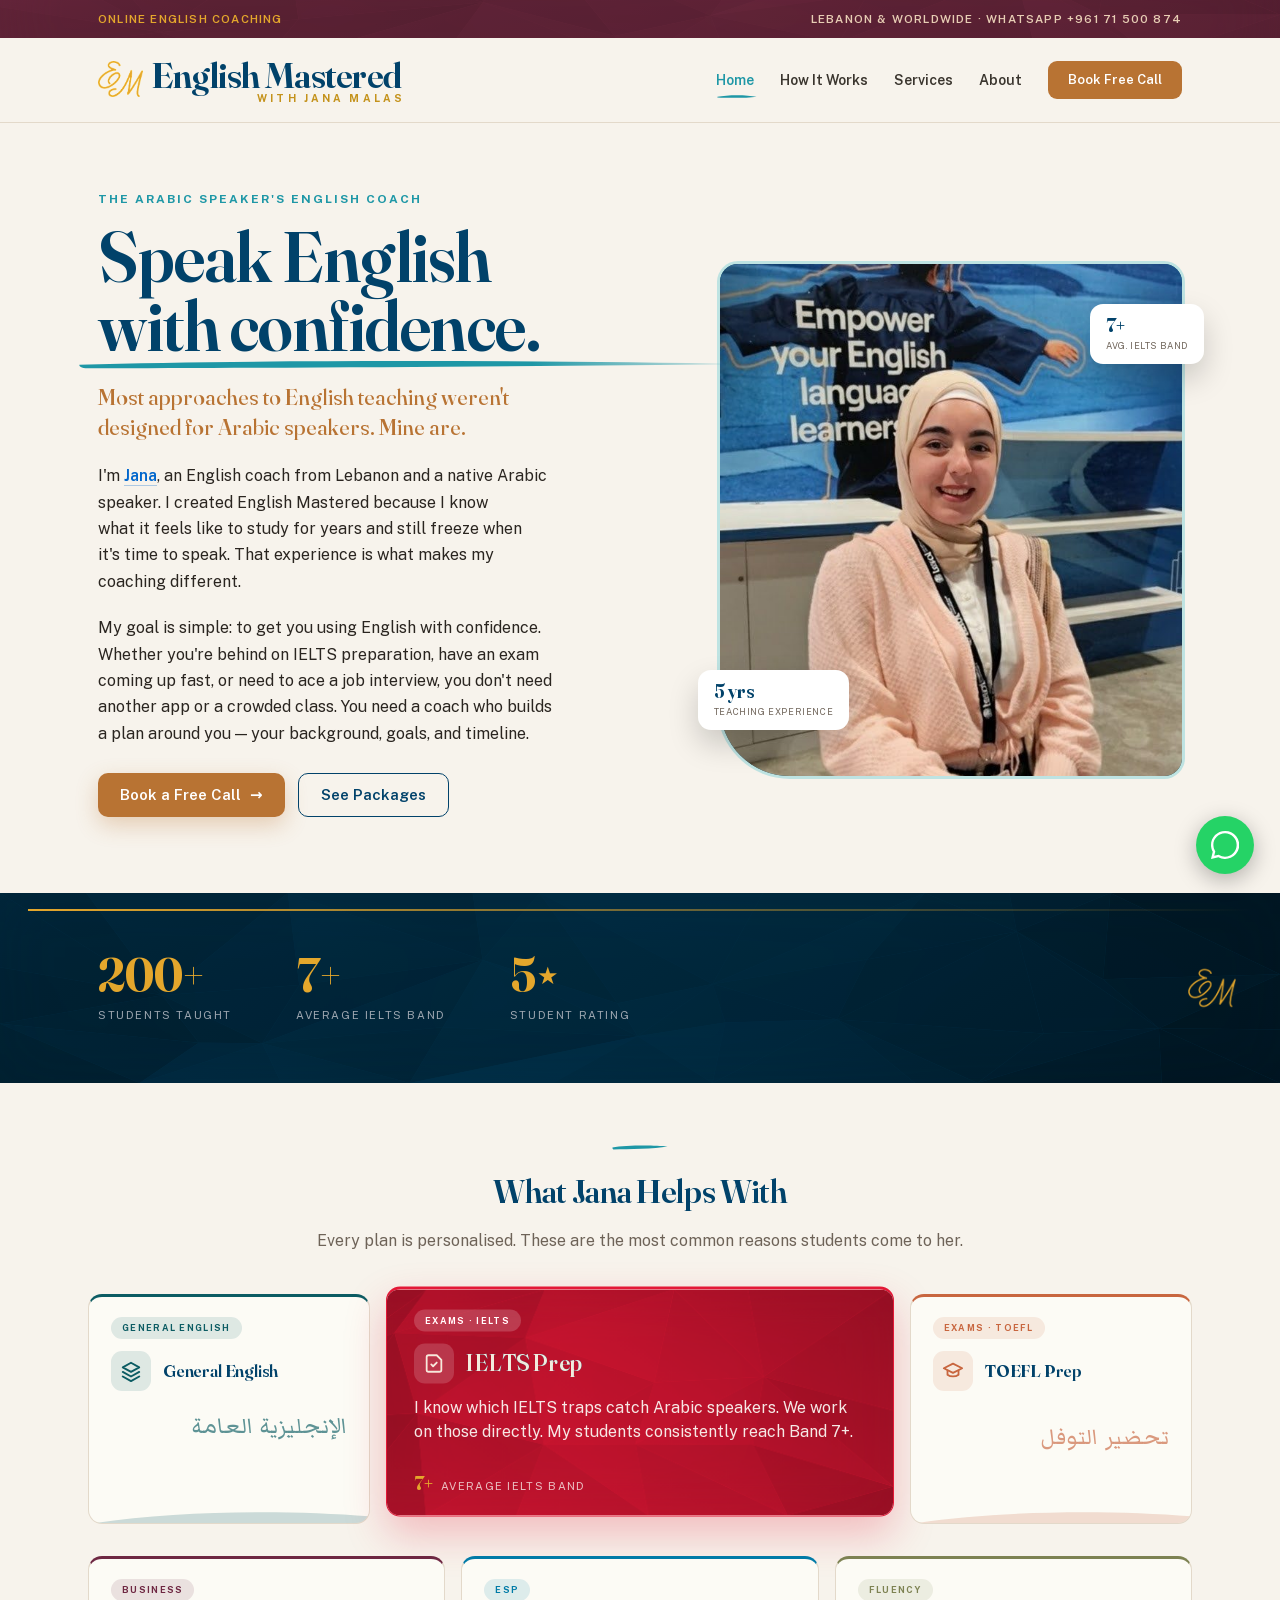
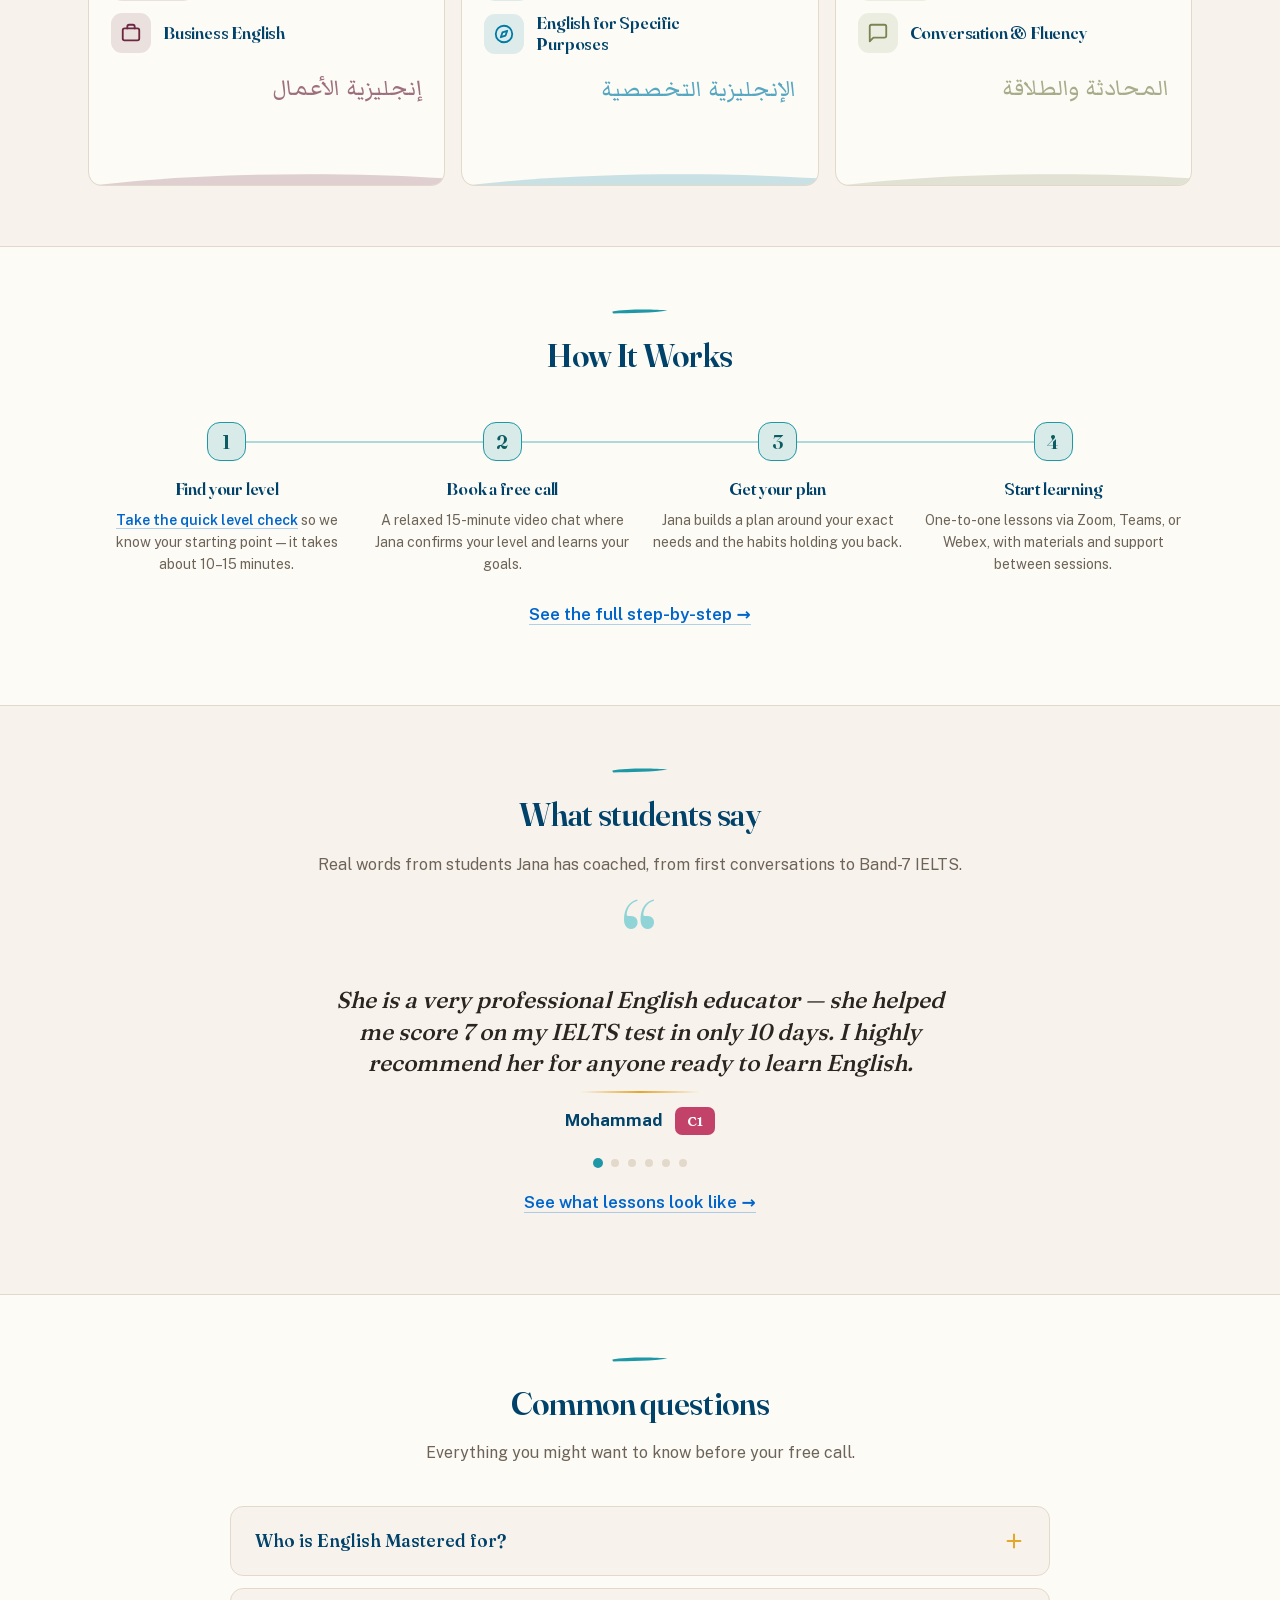
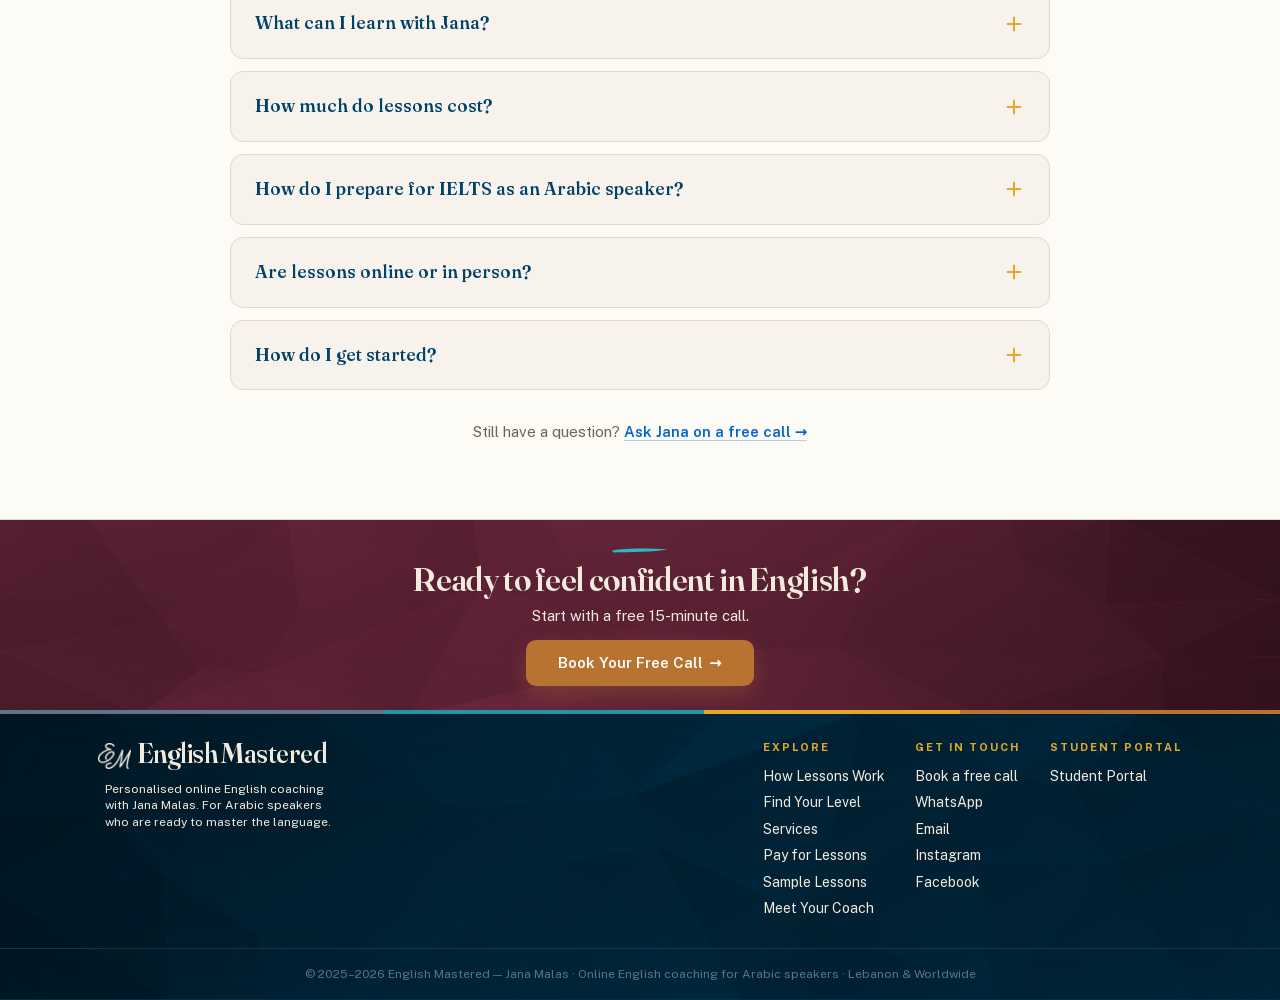
==== commit ee1829cc: "add student portal link to footer across all pages Co-Authored-By: Claude Opus 4.7 <noreply@anthropi" ====
--- a/index.html
+++ b/index.html
@@ -716,6 +716,7 @@
     <div class="foot-links">
       <div class="foot-col"><h4>Explore</h4><a href="start.html">How Lessons Work</a><a href="level-test.html">Find Your Level</a><a href="services.html">Services</a><a href="payments.html">Pay for Lessons</a><a href="samples.html">Sample Lessons</a><a href="about.html">Meet Your Coach</a></div>
       <div class="foot-col"><h4>Get in touch</h4><a data-cal-namespace="free-discovery-call" data-cal-link="englishmastered/free-discovery-call" data-cal-config='{"layout":"month_view"}' href="book.html">Book a free call</a><a href="https://wa.me/96171500874" target="_blank" rel="noopener">WhatsApp</a><a href="mailto:jana@englishmastered.org">Email</a><a href="https://instagram.com/english_mastered" target="_blank" rel="noopener">Instagram</a><a href="https://www.facebook.com/profile.php?id=100077407694745" target="_blank" rel="noopener">Facebook</a></div>
+      <div class="foot-col"><h4>Student Portal</h4><a href="https://students.englishmastered.org">Student Portal</a></div>
     </div>
   </div>
   <div class="copyright">© 2025–2026 English Mastered — Jana Malas · Online English coaching for Arabic speakers · Lebanon &amp; Worldwide</div>
